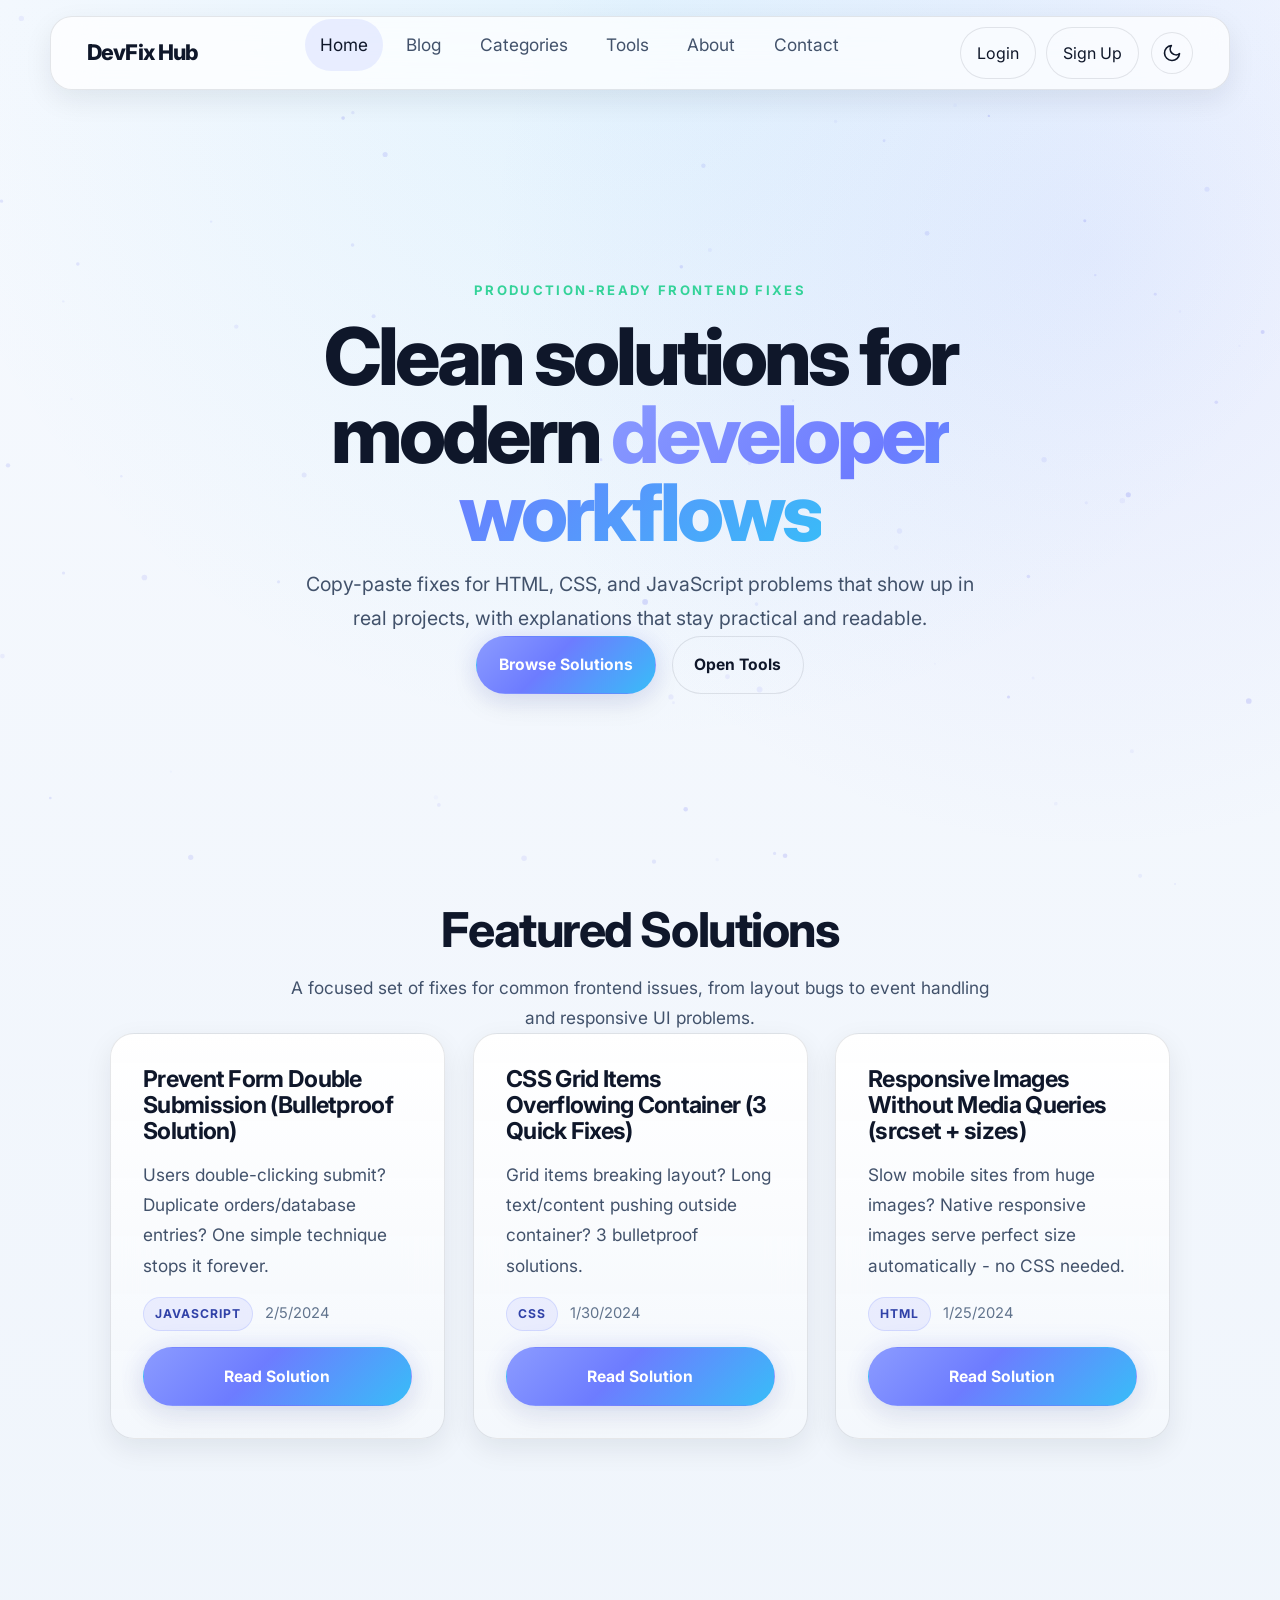
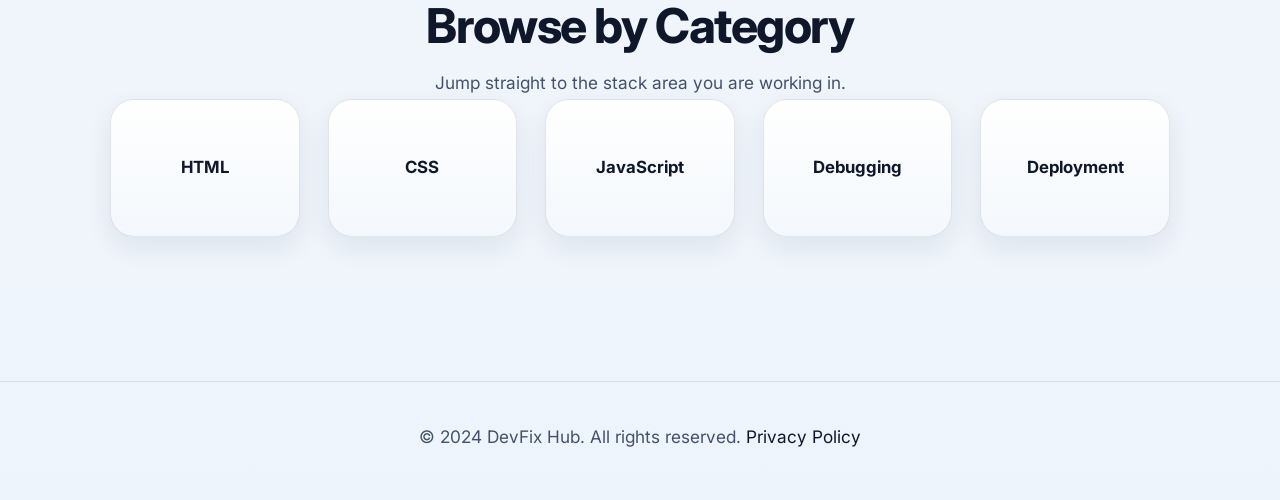
==== index.html @ 2e703c31 "Update index.html" ====
<!DOCTYPE html>
<html lang="en">
<head>
  <meta charset="UTF-8">
  <meta name="viewport" content="width=device-width, initial-scale=1.0">
  <title>DevFix Hub - Practical Frontend Fixes</title>
  <meta name="description" content="Real solutions for HTML, CSS, and JavaScript issues. Production-ready fixes for modern frontend work.">
  <meta name="keywords" content="web development, HTML, CSS, JavaScript, debugging, fixes">
  <meta property="og:title" content="DevFix Hub - Practical Frontend Fixes">
  <meta property="og:description" content="Real solutions for HTML, CSS, and JavaScript issues.">
  <meta property="og:type" content="website">
  <script async src="https://www.googletagmanager.com/gtag/js?id=G-EYEEED8KPY"></script>
  <script>
    window.dataLayer = window.dataLayer || [];
    function gtag(){dataLayer.push(arguments);}
    gtag('js', new Date());
    gtag('config', 'G-EYEEED8KPY');
  </script>
  <link rel="preconnect" href="https://fonts.googleapis.com">
  <link rel="preconnect" href="https://fonts.gstatic.com" crossorigin>
  <link href="https://fonts.googleapis.com/css2?family=Inter:wght@400;500;600;700;800&display=swap" rel="stylesheet">
  <link rel="stylesheet" href="assets/css/base.css">
  <link rel="stylesheet" href="assets/css/layout.css">
  <link rel="stylesheet" href="assets/css/components.css">
  <script async src="https://pagead2.googlesyndication.com/pagead/js/adsbygoogle.js?client=ca-pub-3117782418980939"
     crossorigin="anonymous"></script>
<!-- Google tag (gtag.js) -->
<script async src="https://www.googletagmanager.com/gtag/js?id=G-J6BZ051B5F"></script>
<script>
  window.dataLayer = window.dataLayer || [];
  function gtag(){dataLayer.push(arguments);}
  gtag('js', new Date());

  gtag('config', 'G-J6BZ051B5F');
</script>
</head>
<body>
  <canvas id="particles-bg"></canvas>

  <nav class="navbar" id="navbar">
    <div class="container">
      <a href="index.html" class="logo">DevFix Hub</a>
      <ul class="nav-menu">
        <li><a href="index.html">Home</a></li>
        <li><a href="blog.html">Blog</a></li>
        <li><a href="categories.html">Categories</a></li>
        <li><a href="tools.html">Tools</a></li>
        <li><a href="about.html">About</a></li>
        <li><a href="contact.html">Contact</a></li>
      </ul>
      <div class="nav-actions">
        <button class="theme-toggle" aria-label="Toggle theme">
          <svg class="icon-sun" xmlns="http://www.w3.org/2000/svg" width="20" height="20" viewBox="0 0 24 24" fill="none" stroke="currentColor" stroke-width="2" stroke-linecap="round" stroke-linejoin="round"><circle cx="12" cy="12" r="5"></circle><line x1="12" y1="1" x2="12" y2="3"></line><line x1="12" y1="21" x2="12" y2="23"></line><line x1="4.22" y1="4.22" x2="5.64" y2="5.64"></line><line x1="18.36" y1="18.36" x2="19.78" y2="19.78"></line><line x1="1" y1="12" x2="3" y2="12"></line><line x1="21" y1="12" x2="23" y2="12"></line><line x1="4.22" y1="19.78" x2="5.64" y2="18.36"></line><line x1="18.36" y1="5.64" x2="19.78" y2="4.22"></line></svg>
          <svg class="icon-moon" xmlns="http://www.w3.org/2000/svg" width="20" height="20" viewBox="0 0 24 24" fill="none" stroke="currentColor" stroke-width="2" stroke-linecap="round" stroke-linejoin="round"><path d="M21 12.79A9 9 0 1 1 11.21 3 7 7 0 0 0 21 12.79z"></path></svg>
        </button>
        <button class="hamburger" id="hamburger" aria-label="Open menu">
          <span></span>
          <span></span>
          <span></span>
        </button>
      </div>
    </div>
  </nav>

  <main>
    <section class="hero">
      <div class="container">
        <div class="hero-surface">
          <span class="eyebrow">Production-ready frontend fixes</span>
          <h1 class="hero-title">
            <span class="hero-title-line">Clean solutions for</span>
            <span class="hero-title-line">modern <span class="gradient-text">developer workflows</span></span>
          </h1>
          <p>Copy-paste fixes for HTML, CSS, and JavaScript problems that show up in real projects, with explanations that stay practical and readable.</p>
          <div class="hero-actions">
            <a href="blog.html" class="cta-button">Browse Solutions</a>
            <a href="tools.html" class="secondary-button">Open Tools</a>
          </div>
        </div>
      </div>
    </section>

    <section class="page-section">
      <div class="container page-shell">
        <h2 class="section-title">Featured Solutions</h2>
        <p class="section-copy">A focused set of fixes for common frontend issues, from layout bugs to event handling and responsive UI problems.</p>
        <div class="posts-grid" id="featured-posts"></div>
      </div>
    </section>

    <section class="page-section">
      <div class="container page-shell">
        <h2 class="section-title">Browse by Category</h2>
        <p class="section-copy">Jump straight to the stack area you are working in.</p>
        <div class="categories-grid">
          <a href="blog.html?category=html" class="category-card" data-category="html">HTML</a>
          <a href="blog.html?category=css" class="category-card" data-category="css">CSS</a>
          <a href="blog.html?category=javascript" class="category-card" data-category="javascript">JavaScript</a>
          <a href="blog.html?category=debugging" class="category-card" data-category="debugging">Debugging</a>
          <a href="blog.html?category=deployment" class="category-card" data-category="deployment">Deployment</a>
        </div>
      </div>
    </section>
  </main>

  <footer class="footer">
    <div class="container">
      <p>&copy; 2024 DevFix Hub. All rights reserved. <a href="privacy.html">Privacy Policy</a></p>
    </div>
  </footer>

  <script src="assets/js/particles.js" defer></script>
  <script src="assets/js/scroll-reveal.js" defer></script>
  <script src="assets/js/app.js" defer></script>
  <script src="assets/js/auth.js" defer></script>
  <script src="assets/js/search.js" defer></script>
</body>
</html>
---- assets/css/base.css ----
/* Base Styles */
*,
*::before,
*::after {
  box-sizing: border-box;
}

:root {
  color-scheme: dark;

  --font-sans: "Inter", "Segoe UI", Roboto, sans-serif;
  --font-mono: "SFMono-Regular", Consolas, "Liberation Mono", Menlo, monospace;

  --primary: #7c8cff;
  --primary-strong: #5d6bff;
  --accent: #34d399;
  --accent-warm: #f59e0b;
  --primary-gradient: linear-gradient(135deg, #8b9bff 0%, #6d7cff 42%, #38bdf8 100%);
  --surface-gradient: linear-gradient(180deg, rgba(17, 24, 39, 0.88), rgba(15, 23, 42, 0.72));

  --bg-primary: #08111f;
  --bg-secondary: #0f172a;
  --bg-tertiary: #111c32;
  --surface: rgba(15, 23, 42, 0.72);
  --surface-strong: rgba(15, 23, 42, 0.92);

  --text-primary: #f8fafc;
  --text-secondary: #c3d0e4;
  --text-muted: #8fa1bc;

  --border-color: rgba(148, 163, 184, 0.18);
  --border-strong: rgba(148, 163, 184, 0.28);
  --shadow-sm: 0 10px 30px rgba(2, 6, 23, 0.16);
  --shadow-md: 0 18px 50px rgba(2, 6, 23, 0.22);
  --shadow-lg: 0 24px 70px rgba(2, 6, 23, 0.34);
  --shadow-glow: 0 0 30px rgba(124, 140, 255, 0.18);

  --radius-sm: 10px;
  --radius: 18px;
  --radius-lg: 28px;

  --transition-fast: 180ms ease;
  --transition: 280ms cubic-bezier(0.16, 1, 0.3, 1);
  --transition-slow: 600ms cubic-bezier(0.16, 1, 0.3, 1);

  /* Compatibility aliases used by existing markup */
  --primary-color: var(--primary);
  --primary-dark: var(--primary-strong);
  --shadow-light: var(--shadow-sm);
  --shadow: var(--shadow-md);
}

:root[data-theme="light"] {
  color-scheme: light;
  --bg-primary: #f3f7fd;
  --bg-secondary: #ffffff;
  --bg-tertiary: #e8eef8;
  --surface: rgba(255, 255, 255, 0.82);
  --surface-strong: rgba(255, 255, 255, 0.94);
  --text-primary: #0f172a;
  --text-secondary: #42526b;
  --text-muted: #61748d;
  --border-color: rgba(15, 23, 42, 0.1);
  --border-strong: rgba(15, 23, 42, 0.16);
  --shadow-sm: 0 10px 28px rgba(15, 23, 42, 0.08);
  --shadow-md: 0 18px 45px rgba(15, 23, 42, 0.1);
  --shadow-lg: 0 24px 70px rgba(15, 23, 42, 0.14);
  --shadow-glow: 0 0 26px rgba(93, 107, 255, 0.14);
}

html {
  scroll-behavior: smooth;
  scroll-padding-top: 110px;
}

body {
  margin: 0;
  min-width: 320px;
  font-family: var(--font-sans);
  line-height: 1.75;
  color: var(--text-primary);
  background:
    radial-gradient(circle at top, rgba(56, 189, 248, 0.12), transparent 34%),
    radial-gradient(circle at 85% 12%, rgba(124, 140, 255, 0.18), transparent 28%),
    linear-gradient(180deg, #08111f 0%, #091322 100%);
  background-color: var(--bg-primary);
  overflow-x: hidden;
}

:root[data-theme="light"] body {
  background:
    radial-gradient(circle at top, rgba(56, 189, 248, 0.1), transparent 34%),
    radial-gradient(circle at 85% 12%, rgba(124, 140, 255, 0.12), transparent 28%),
    linear-gradient(180deg, #f6f9fe 0%, #eef4fb 100%);
}

img,
svg,
video,
canvas {
  display: block;
  max-width: 100%;
}

button,
input,
textarea,
select {
  font: inherit;
}

button {
  cursor: pointer;
}

a {
  color: inherit;
}

::selection {
  background: rgba(124, 140, 255, 0.28);
}

#particles-bg,
.particles-bg {
  position: fixed;
  inset: 0;
  width: 100%;
  height: 100%;
  z-index: -1;
  pointer-events: none;
}

.particles-bg {
  background:
    radial-gradient(circle at 15% 50%, rgba(124, 140, 255, 0.12) 0%, transparent 34%),
    radial-gradient(circle at 85% 25%, rgba(52, 211, 153, 0.08) 0%, transparent 28%);
  animation: ambientDrift 18s ease-in-out infinite alternate;
}

.container {
  width: min(1200px, calc(100% - 2rem));
  margin: 0 auto;
}

main {
  padding-bottom: 4rem;
}

h1,
h2,
h3,
h4 {
  margin: 0 0 1rem;
  letter-spacing: -0.03em;
  line-height: 1.12;
  color: var(--text-primary);
}

h1 {
  font-size: clamp(2.6rem, 7vw, 4.8rem);
  font-weight: 800;
}

h2 {
  font-size: clamp(1.8rem, 4vw, 3rem);
  font-weight: 750;
}

h3 {
  font-size: clamp(1.2rem, 2.6vw, 1.7rem);
  font-weight: 700;
}

p,
li,
label,
input,
textarea {
  color: var(--text-secondary);
}

p,
li {
  margin: 0 0 1rem;
  font-size: clamp(1rem, 1.4vw, 1.08rem);
}

ul,
ol {
  margin: 0 0 1.25rem;
  padding-left: 1.3rem;
}

strong {
  color: var(--text-primary);
}

code,
pre {
  font-family: var(--font-mono);
}

pre {
  max-width: 100%;
  overflow-x: auto;
}

input,
textarea,
select {
  width: 100%;
  border: 1px solid var(--border-color);
  border-radius: 14px;
  background: rgba(8, 17, 31, 0.36);
  color: var(--text-primary);
  transition: border-color var(--transition-fast), box-shadow var(--transition-fast), background var(--transition-fast);
}

input[type="checkbox"],
input[type="radio"] {
  width: auto;
  min-height: auto;
}

:root[data-theme="light"] input,
:root[data-theme="light"] textarea,
:root[data-theme="light"] select {
  background: rgba(255, 255, 255, 0.9);
}

input:focus,
textarea:focus,
select:focus {
  outline: none;
  border-color: rgba(124, 140, 255, 0.9);
  box-shadow: 0 0 0 4px rgba(124, 140, 255, 0.14);
}

.gradient-text,
.text-gradient {
  background: var(--primary-gradient);
  -webkit-background-clip: text;
  -webkit-text-fill-color: transparent;
  background-clip: text;
  color: transparent;
}

.section-title {
  margin-bottom: 1rem;
  text-align: center;
}

.section-copy {
  max-width: 700px;
  margin: 0 auto;
  text-align: center;
  color: var(--text-secondary);
}

.eyebrow {
  display: inline-flex;
  align-items: center;
  gap: 0.5rem;
  margin-bottom: 1rem;
  font-size: 0.82rem;
  font-weight: 700;
  letter-spacing: 0.18em;
  text-transform: uppercase;
  color: var(--accent);
}

.sr-only {
  position: absolute;
  width: 1px;
  height: 1px;
  padding: 0;
  margin: -1px;
  overflow: hidden;
  clip: rect(0, 0, 0, 0);
  white-space: nowrap;
  border: 0;
}

.fade-in {
  opacity: 0;
  transform: translateY(22px);
  transition: opacity var(--transition-slow), transform var(--transition-slow);
  will-change: opacity, transform;
}

.fade-in.visible,
.reveal-item.visible {
  opacity: 1;
  transform: translateY(0);
}

.reveal-item {
  opacity: 0;
  transform: translateY(28px);
  transition: opacity var(--transition-slow), transform var(--transition-slow);
}

@keyframes ambientDrift {
  0% {
    transform: translate3d(0, 0, 0) scale(1);
    opacity: 0.65;
  }
  100% {
    transform: translate3d(0, 12px, 0) scale(1.06);
    opacity: 1;
  }
}

@media (prefers-reduced-motion: reduce) {
  html {
    scroll-behavior: auto;
  }

  *,
  *::before,
  *::after {
    animation: none !important;
    transition: none !important;
  }
}
---- assets/css/layout.css ----
/* Layout Styles */

.navbar {
  position: sticky;
  top: 1rem;
  z-index: 1000;
  width: min(1180px, calc(100% - 2rem));
  margin: 1rem auto 0;
  border: 1px solid var(--border-color);
  border-radius: 22px;
  background: rgba(8, 17, 31, 0.7);
  backdrop-filter: blur(20px);
  -webkit-backdrop-filter: blur(20px);
  box-shadow: var(--shadow-sm);
  transition: transform var(--transition), background var(--transition), border-color var(--transition), box-shadow var(--transition);
}

:root[data-theme="light"] .navbar {
  background: rgba(255, 255, 255, 0.74);
}

.navbar.scrolled {
  background: rgba(8, 17, 31, 0.88);
  border-color: var(--border-strong);
  box-shadow: var(--shadow-md);
}

.navbar .container {
  display: flex;
  align-items: center;
  justify-content: space-between;
  gap: 1.25rem;
  min-height: 72px;
  padding: 0 1.25rem;
}

.logo {
  flex: none;
  font-size: 1.35rem;
  font-weight: 800;
  letter-spacing: -0.04em;
  text-decoration: none;
  color: var(--text-primary);
}

.nav-menu {
  display: flex;
  flex-wrap: wrap;
  align-items: center;
  justify-content: center;
  gap: 0.5rem;
  margin: 0;
  padding: 0;
  list-style: none;
}

.nav-menu a {
  display: inline-flex;
  align-items: center;
  min-height: 42px;
  padding: 0.65rem 0.95rem;
  border-radius: 999px;
  color: var(--text-secondary);
  text-decoration: none;
  transition: color var(--transition-fast), background var(--transition-fast), transform var(--transition-fast);
}

.nav-menu a:hover,
.nav-menu a.active {
  color: var(--text-primary);
  background: rgba(124, 140, 255, 0.14);
}

.nav-actions {
  display: flex;
  align-items: center;
  gap: 0.75rem;
}

.theme-toggle {
  display: inline-flex;
  align-items: center;
  justify-content: center;
  width: 42px;
  height: 42px;
  padding: 0;
  border: 1px solid var(--border-color);
  border-radius: 999px;
  background: rgba(255, 255, 255, 0.03);
  color: var(--text-primary);
  transition: transform var(--transition-fast), background var(--transition-fast), border-color var(--transition-fast);
}

.theme-toggle:hover {
  transform: translateY(-1px);
  background: rgba(124, 140, 255, 0.12);
  border-color: rgba(124, 140, 255, 0.26);
}

[data-theme="light"] .icon-sun {
  display: none;
}

:root:not([data-theme="light"]) .icon-moon {
  display: none;
}

.hamburger {
  display: none;
  width: 42px;
  height: 42px;
  padding: 0;
  border: 1px solid var(--border-color);
  border-radius: 999px;
  background: rgba(255, 255, 255, 0.03);
  align-items: center;
  justify-content: center;
  flex-direction: column;
  gap: 4px;
}

.hamburger span {
  width: 18px;
  height: 2px;
  border-radius: 999px;
  background: var(--text-primary);
  transition: transform var(--transition-fast), opacity var(--transition-fast);
}

.hamburger.active span:nth-child(1) {
  transform: translateY(6px) rotate(45deg);
}

.hamburger.active span:nth-child(2) {
  opacity: 0;
}

.hamburger.active span:nth-child(3) {
  transform: translateY(-6px) rotate(-45deg);
}

.hero,
.page-hero {
  padding: clamp(5rem, 11vw, 8.5rem) 0 clamp(3rem, 7vw, 5rem);
}

.hero .container,
.page-hero .container {
  display: grid;
  gap: 1.5rem;
  justify-items: center;
  text-align: center;
}

.hero h1,
.page-hero h1 {
  max-width: 12ch;
  margin-inline: auto;
  text-wrap: balance;
}

.hero p,
.page-hero p {
  max-width: 700px;
  margin-inline: auto;
  margin-bottom: 0;
  font-size: clamp(1.05rem, 2vw, 1.22rem);
  text-align: center;
}

.hero-actions {
  display: flex;
  flex-wrap: wrap;
  justify-content: center;
  gap: 1rem;
}

.hero-surface {
  width: min(100%, 980px);
  padding: clamp(1.75rem, 5vw, 3rem);
  border: 1px solid var(--border-color);
  border-radius: var(--radius-lg);
  background: var(--surface-gradient);
  box-shadow: var(--shadow-lg);
}

.hero-title {
  font-size: clamp(2.85rem, 6.2vw, 5.4rem);
  line-height: 0.98;
  letter-spacing: -0.05em;
  max-width: 11ch;
}

.hero-title-line {
  display: block;
}

.hero .hero-surface {
  width: min(100%, 1120px);
  padding-inline: clamp(1.5rem, 5vw, 3.25rem);
  background: transparent;
  border-color: transparent;
  box-shadow: none;
}

.page-section {
  padding: clamp(2.75rem, 7vw, 5rem) 0;
}

.page-shell {
  width: min(100%, 1060px);
  margin: 0 auto;
}

.content-shell {
  width: min(100%, 920px);
  margin: 0 auto;
}

.grid-2 {
  display: grid;
  grid-template-columns: repeat(2, minmax(0, 1fr));
  gap: clamp(1rem, 3vw, 1.5rem);
}

.posts-grid,
.categories-grid,
.categories-grid-large,
.tools-grid,
.info-grid {
  display: grid;
  gap: clamp(1rem, 2.5vw, 1.75rem);
}

.posts-grid {
  grid-template-columns: repeat(auto-fit, minmax(min(100%, 290px), 1fr));
}

.categories-grid {
  grid-template-columns: repeat(auto-fit, minmax(min(100%, 180px), 1fr));
}

.categories-grid-large,
.tools-grid,
.info-grid {
  grid-template-columns: repeat(auto-fit, minmax(min(100%, 280px), 1fr));
}

.footer {
  padding: 2.5rem 0 3rem;
  border-top: 1px solid var(--border-color);
  color: var(--text-muted);
}

.footer .container {
  display: flex;
  justify-content: center;
  text-align: center;
}

.footer p {
  margin: 0;
}

.footer a {
  color: var(--text-primary);
  text-decoration: none;
}

.footer a:hover {
  color: var(--primary);
}

@media (max-width: 900px) {
  .navbar .container {
    min-height: 68px;
  }

  .nav-menu {
    gap: 0.25rem;
  }
}

@media (max-width: 768px) {
  .navbar {
    top: 0;
    width: 100%;
    margin: 0;
    border-left: 0;
    border-right: 0;
    border-top: 0;
    border-radius: 0;
  }

  .navbar .container {
    padding: 0 1rem;
  }

  .hamburger {
    display: inline-flex;
  }

  .nav-menu {
    position: fixed;
    inset: 68px 0 auto 0;
    flex-direction: column;
    align-items: stretch;
    gap: 0.5rem;
    padding: 1rem;
    background: rgba(8, 17, 31, 0.96);
    border-bottom: 1px solid var(--border-color);
    transform: translateY(-12px);
    opacity: 0;
    pointer-events: none;
    transition: opacity var(--transition-fast), transform var(--transition-fast);
  }

  :root[data-theme="light"] .nav-menu {
    background: rgba(255, 255, 255, 0.96);
  }

  .nav-menu.active {
    transform: translateY(0);
    opacity: 1;
    pointer-events: auto;
  }

  .nav-menu a {
    width: 100%;
    justify-content: center;
  }

  .hero,
  .page-hero {
    padding-top: 5.25rem;
  }

  .hero-title {
    font-size: clamp(2.45rem, 11vw, 4rem);
    line-height: 1.02;
    max-width: 9.5ch;
  }

  .hero .hero-surface {
    padding-inline: 0.25rem;
  }

  .grid-2 {
    grid-template-columns: 1fr;
  }
}
---- assets/css/components.css ----
/* Components */

.cta-button,
.secondary-button,
.ghost-button,
.tool-button {
  display: inline-flex;
  align-items: center;
  justify-content: center;
  gap: 0.55rem;
  min-height: 48px;
  padding: 0.9rem 1.35rem;
  border: 1px solid transparent;
  border-radius: 999px;
  font-size: 0.98rem;
  font-weight: 700;
  text-decoration: none;
  transition: transform var(--transition-fast), box-shadow var(--transition-fast), border-color var(--transition-fast), background var(--transition-fast), color var(--transition-fast);
}

.cta-button {
  background: var(--primary-gradient);
  color: #fff;
  box-shadow: var(--shadow-sm), var(--shadow-glow);
}

.cta-button:hover,
.tool-button:hover {
  transform: translateY(-2px);
  box-shadow: var(--shadow-md), var(--shadow-glow);
}

.secondary-button,
.tool-button,
.ghost-button {
  background: rgba(255, 255, 255, 0.04);
  color: var(--text-primary);
  border-color: var(--border-color);
}

.secondary-button:hover,
.ghost-button:hover {
  transform: translateY(-2px);
  background: rgba(124, 140, 255, 0.1);
  border-color: rgba(124, 140, 255, 0.28);
}

.section-card,
.post-card,
.category-card,
.category-large-card,
.tool-card,
.sidebar-card,
.content-card,
.panel-card,
.contact-card,
.info-card,
.form-card {
  position: relative;
  border: 1px solid var(--border-color);
  border-radius: 24px;
  background: var(--surface-gradient);
  box-shadow: var(--shadow-sm);
  backdrop-filter: blur(18px);
  -webkit-backdrop-filter: blur(18px);
}

:root[data-theme="light"] .section-card,
:root[data-theme="light"] .post-card,
:root[data-theme="light"] .category-card,
:root[data-theme="light"] .category-large-card,
:root[data-theme="light"] .tool-card,
:root[data-theme="light"] .sidebar-card,
:root[data-theme="light"] .content-card,
:root[data-theme="light"] .panel-card,
:root[data-theme="light"] .contact-card,
:root[data-theme="light"] .info-card,
:root[data-theme="light"] .form-card {
  background: linear-gradient(180deg, rgba(255, 255, 255, 0.95), rgba(244, 247, 252, 0.92));
}

.post-card,
.category-large-card,
.tool-card,
.content-card,
.panel-card,
.form-card {
  padding: clamp(1.35rem, 3vw, 2rem);
}

.section-card {
  padding: clamp(1.5rem, 4vw, 2.4rem);
}

.post-card {
  display: flex;
  flex-direction: column;
  gap: 1rem;
  height: 100%;
  overflow: hidden;
  animation: cardRise 0.65s cubic-bezier(0.16, 1, 0.3, 1) backwards;
}

.post-card .cta-button {
  margin-top: auto;
}

.post-card:hover,
.category-card:hover,
.category-large-card:hover,
.tool-card:hover,
.content-card:hover,
.info-card:hover {
  transform: translateY(-4px);
  border-color: rgba(124, 140, 255, 0.3);
  box-shadow: var(--shadow-md);
}

.post-card h3 {
  margin-bottom: 0;
  font-size: clamp(1.2rem, 2vw, 1.45rem);
}

.post-card .excerpt {
  flex: 1;
  margin-bottom: 0;
}

.meta {
  display: flex;
  flex-wrap: wrap;
  align-items: center;
  gap: 0.75rem;
  color: var(--text-muted);
  font-size: 0.92rem;
}

.category-tag {
  display: inline-flex;
  align-items: center;
  min-height: 30px;
  padding: 0.35rem 0.7rem;
  border: 1px solid rgba(124, 140, 255, 0.22);
  border-radius: 999px;
  background: rgba(124, 140, 255, 0.12);
  color: #dbe4ff;
  font-size: 0.76rem;
  font-weight: 700;
  letter-spacing: 0.08em;
  text-transform: uppercase;
}

:root[data-theme="light"] .category-tag {
  color: #3142a8;
}

.search-container {
  width: min(100%, 720px);
}

.blog-hero-tools {
  width: min(100%, 760px);
  display: grid;
  gap: 1rem;
  margin: 0.5rem auto 0;
}

#search-input,
.tool-input,
.form-control {
  padding: 1rem 1.05rem;
  min-height: 52px;
}

.search-container .search-shell {
  display: flex;
  align-items: center;
  gap: 0.75rem;
  padding: 0.55rem;
  border: 1px solid var(--border-color);
  border-radius: 22px;
  background: rgba(8, 17, 31, 0.45);
  box-shadow: var(--shadow-sm);
}

.blog-hero-tools .search-shell {
  width: 100%;
}

:root[data-theme="light"] .search-container .search-shell {
  background: rgba(255, 255, 255, 0.9);
}

.search-container #search-input {
  border: 0;
  background: transparent;
  box-shadow: none;
  padding: 0.8rem 1rem;
}

.filters {
  display: flex;
  flex-wrap: wrap;
  justify-content: center;
  gap: 0.75rem;
  margin-bottom: 2rem;
}

.filter-btn {
  min-height: 42px;
  padding: 0.7rem 1rem;
  border: 1px solid var(--border-color);
  border-radius: 999px;
  background: rgba(255, 255, 255, 0.03);
  color: var(--text-secondary);
  font-weight: 600;
  transition: transform var(--transition-fast), background var(--transition-fast), border-color var(--transition-fast), color var(--transition-fast);
}

.filter-btn:hover,
.filter-btn.active {
  background: rgba(124, 140, 255, 0.14);
  border-color: rgba(124, 140, 255, 0.28);
  color: var(--text-primary);
}

.category-card {
  display: flex;
  align-items: center;
  justify-content: center;
  min-height: 138px;
  padding: 1.25rem;
  text-align: center;
  text-decoration: none;
  font-size: 1.05rem;
  font-weight: 700;
}

.category-large-card {
  display: flex;
  flex-direction: column;
  gap: 1rem;
  align-items: flex-start;
  text-align: left;
  text-decoration: none;
  height: 100%;
}

.category-large-card h2 {
  margin-bottom: 0;
  font-size: clamp(1.55rem, 3vw, 2rem);
}

.category-large-card p {
  margin-bottom: auto;
}

.category-icon {
  display: inline-flex;
  align-items: center;
  justify-content: center;
  width: 3.2rem;
  height: 3.2rem;
  border-radius: 18px;
  font-size: 1.5rem;
  background: rgba(124, 140, 255, 0.12);
  color: var(--text-primary);
}

.count {
  color: var(--text-primary);
  font-weight: 700;
}

.page-stack {
  display: grid;
  gap: 1.5rem;
}

.content-card {
  width: min(100%, 900px);
  margin: 0 auto;
}

.content-card.prose,
.legal-card,
.about-card,
.contact-layout,
.tools-layout {
  width: min(100%, 920px);
  margin: 0 auto;
}

.prose p,
.prose li {
  line-height: 1.85;
}

.prose h2 {
  margin-top: 2rem;
}

.prose a {
  color: var(--text-primary);
  text-underline-offset: 0.2em;
}

.callout {
  padding: 1.25rem 1.35rem;
  border-left: 3px solid var(--primary);
  border-radius: 0 18px 18px 0;
  background: rgba(124, 140, 255, 0.08);
}

.check-list {
  list-style: none;
  padding: 0;
}

.check-list li {
  position: relative;
  padding-left: 1.6rem;
}

.check-list li::before {
  content: "";
  position: absolute;
  left: 0;
  top: 0.75rem;
  width: 0.65rem;
  height: 0.65rem;
  border-radius: 999px;
  background: linear-gradient(135deg, var(--accent), #38bdf8);
}

.info-grid {
  align-items: stretch;
}

.info-card,
.contact-card {
  padding: 1.35rem;
}

.info-card h3,
.contact-card h3 {
  margin-bottom: 0.5rem;
}

.form-card {
  display: grid;
  gap: 1rem;
}

.auth-shell {
  display: grid;
  grid-template-columns: minmax(0, 1.05fr) minmax(340px, 0.95fr);
  gap: clamp(1.5rem, 4vw, 2rem);
  align-items: stretch;
  text-align: left;
}

.auth-panel {
  min-width: 0;
}

.auth-copy {
  display: grid;
  align-content: center;
  gap: 1.25rem;
}

.auth-copy h1,
.auth-copy p,
.auth-card h2 {
  max-width: none;
}

.auth-copy p,
.auth-card p {
  margin-bottom: 0;
}

.auth-highlights,
.auth-benefits {
  display: grid;
  gap: 1rem;
}

.auth-card {
  align-content: start;
}

.auth-form {
  display: grid;
  gap: 1rem;
}

.auth-note,
.auth-status {
  color: var(--text-muted);
}

.auth-status {
  min-height: 1.5rem;
  margin: 0;
}

.auth-status.is-success {
  color: #86efac;
}

.auth-status.is-error {
  color: #fca5a5;
}

.password-field {
  position: relative;
}

.password-field .form-control {
  padding-right: 5.4rem;
}

.password-toggle {
  position: absolute;
  top: 50%;
  right: 0.55rem;
  transform: translateY(-50%);
  min-width: 4.1rem;
  min-height: 40px;
  padding: 0.45rem 0.8rem;
  border: 1px solid var(--border-color);
  border-radius: 999px;
  background: rgba(255, 255, 255, 0.05);
  color: var(--text-primary);
}

.auth-row,
.checkbox-label {
  display: flex;
  gap: 0.75rem;
  align-items: center;
  justify-content: space-between;
}

.checkbox-label {
  justify-content: flex-start;
}

.inline-link {
  color: var(--text-primary);
  text-underline-offset: 0.2em;
}

.nav-account {
  display: inline-flex;
  align-items: center;
  gap: 0.6rem;
}

.nav-auth-link,
.nav-auth-button {
  display: inline-flex;
  align-items: center;
  justify-content: center;
  min-height: 42px;
  padding: 0.7rem 1rem;
  border-radius: 999px;
  border: 1px solid var(--border-color);
  text-decoration: none;
  color: var(--text-primary);
  background: rgba(255, 255, 255, 0.04);
  transition: transform var(--transition-fast), background var(--transition-fast), border-color var(--transition-fast);
}

.nav-auth-button {
  font: inherit;
}

.nav-auth-link:hover,
.nav-auth-button:hover {
  transform: translateY(-1px);
  background: rgba(124, 140, 255, 0.12);
  border-color: rgba(124, 140, 255, 0.28);
}

.form-row {
  display: grid;
  gap: 1rem;
  grid-template-columns: repeat(2, minmax(0, 1fr));
}

.form-field {
  display: grid;
  gap: 0.45rem;
}

.form-field label {
  font-size: 0.95rem;
  font-weight: 600;
  color: var(--text-primary);
}

textarea.form-control,
.tool-input {
  min-height: 160px;
  resize: vertical;
}

.tools-grid {
  align-items: start;
}

.tool-card {
  display: grid;
  gap: 1rem;
}

.tool-card .meta-row,
.inline-controls {
  display: flex;
  flex-wrap: wrap;
  gap: 0.75rem;
  align-items: center;
}

.inline-controls label {
  display: inline-flex;
  align-items: center;
  gap: 0.45rem;
}

.tool-output {
  min-height: 120px;
  padding: 1rem;
  border: 1px solid var(--border-color);
  border-radius: 18px;
  background: rgba(8, 17, 31, 0.42);
  color: var(--text-primary);
  font-family: var(--font-mono);
  overflow-wrap: anywhere;
}

.pill-link {
  display: inline-flex;
  align-items: center;
  gap: 0.45rem;
  padding: 0.6rem 0.95rem;
  border: 1px solid var(--border-color);
  border-radius: 999px;
  text-decoration: none;
  color: var(--text-primary);
}

/* Single post */
.single-post {
  padding: clamp(2.5rem, 6vw, 4.5rem) 0 clamp(4rem, 8vw, 6rem);
}

.single-post .container {
  max-width: min(1280px, 100%);
}

.post-layout {
  display: grid;
  grid-template-columns: minmax(0, 1fr);
  gap: clamp(1.5rem, 3vw, 2.5rem);
  align-items: start;
}

.post-card-shell {
  max-width: 900px;
  width: 100%;
  margin: 0 auto;
  border: 1px solid var(--border-color);
  border-radius: 28px;
  background: var(--surface-gradient);
  box-shadow: var(--shadow-lg);
  overflow: hidden;
  animation: cardRise 0.7s cubic-bezier(0.16, 1, 0.3, 1) both;
}

:root[data-theme="light"] .post-card-shell,
:root[data-theme="light"] .sidebar-card {
  background: linear-gradient(180deg, rgba(255, 255, 255, 0.95), rgba(244, 247, 252, 0.92));
}

.post-content {
  padding: clamp(1.5rem, 5vw, 3.5rem);
}

.post-content a {
  color: var(--text-primary);
  text-underline-offset: 0.18em;
}

.post-hero {
  padding-bottom: clamp(1.5rem, 3vw, 2rem);
  margin-bottom: clamp(2rem, 4vw, 2.75rem);
  border-bottom: 1px solid var(--border-color);
}

.post-eyebrow {
  display: flex;
  flex-wrap: wrap;
  gap: 0.75rem;
  margin-bottom: 1rem;
}

.post-content h1 {
  font-size: clamp(2.3rem, 5vw, 4rem);
  line-height: 1.05;
  margin-bottom: 1rem;
}

.post-content .meta {
  margin-bottom: 1rem;
}

.meta-separator {
  width: 4px;
  height: 4px;
  border-radius: 999px;
  background: var(--text-muted);
}

.post-lead {
  max-width: 65ch;
  font-size: clamp(1.05rem, 2vw, 1.2rem);
  line-height: 1.85;
  margin-bottom: 0;
}

.post-content > *:not(.post-hero):not(.post-footer) {
  max-width: 68ch;
  margin-left: auto;
  margin-right: auto;
}

.post-content > p,
.post-content > ul,
.post-content > ol,
.post-content > pre,
.post-content > blockquote {
  margin-bottom: 1.5rem;
}

.article-section {
  position: relative;
  max-width: 72ch;
  margin: clamp(2.2rem, 4vw, 3rem) auto 0;
  padding: clamp(1rem, 2.4vw, 1.4rem) 0 0 clamp(1rem, 2vw, 1.25rem);
}

.article-section::before {
  content: "";
  position: absolute;
  left: 0;
  top: 0.25rem;
  bottom: 0.25rem;
  width: 3px;
  border-radius: 999px;
  background: linear-gradient(180deg, rgba(124, 140, 255, 0.95), rgba(56, 189, 248, 0.85));
}

.article-section > h2 {
  font-size: clamp(1.5rem, 3vw, 2rem);
  margin-bottom: 1rem;
}

.article-section-problem > h2,
.article-section-cause > h2,
.article-section-solution > h2 {
  display: inline-flex;
  align-items: center;
  gap: 0.65rem;
}

.article-section-problem > h2::before,
.article-section-cause > h2::before,
.article-section-solution > h2::before {
  display: inline-flex;
  align-items: center;
  justify-content: center;
  width: 1.9rem;
  height: 1.9rem;
  border-radius: 999px;
  font-size: 0.82rem;
  font-weight: 700;
  color: #fff;
}

.article-section-problem > h2::before {
  content: "01";
  background: linear-gradient(135deg, #ef4444, #f97316);
}

.article-section-cause > h2::before {
  content: "02";
  background: linear-gradient(135deg, #f59e0b, #eab308);
}

.article-section-solution > h2::before {
  content: "03";
  background: linear-gradient(135deg, #22c55e, #14b8a6);
}

.post-content pre,
.prose pre {
  margin: 1.75rem auto;
  padding: 1.25rem 1.35rem;
  border: 1px solid var(--border-color);
  border-radius: 20px;
  background: linear-gradient(180deg, rgba(15, 23, 42, 0.96), rgba(2, 6, 23, 0.98));
  box-shadow: inset 0 1px 0 rgba(255, 255, 255, 0.04);
}

.post-content pre code,
.prose pre code {
  display: block;
  color: #c4f1ff;
  background: transparent;
  padding: 0;
  font-size: 0.95rem;
  line-height: 1.75;
}

.post-content :not(pre) > code,
.prose :not(pre) > code {
  padding: 0.18rem 0.45rem;
  border: 1px solid rgba(124, 140, 255, 0.18);
  border-radius: 8px;
  background: rgba(124, 140, 255, 0.12);
  color: #dbeafe;
  font-size: 0.92em;
}

:root[data-theme="light"] .post-content :not(pre) > code,
:root[data-theme="light"] .prose :not(pre) > code {
  color: #26348b;
}

.post-content blockquote,
.prose blockquote {
  margin: 1.75rem auto;
  padding: 1rem 1.2rem 1rem 1.25rem;
  border-left: 3px solid var(--primary);
  border-radius: 0 16px 16px 0;
  background: rgba(124, 140, 255, 0.08);
}

.post-footer {
  display: flex;
  justify-content: flex-start;
  margin-top: clamp(2.5rem, 4vw, 3rem);
  padding-top: clamp(2rem, 4vw, 2.5rem);
  border-top: 1px solid var(--border-color);
}

.post-sidebar {
  width: 100%;
  max-width: 320px;
  display: grid;
  gap: 1rem;
}

.sidebar-card {
  padding: 1.25rem;
}

.related-posts,
.category-list {
  list-style: none;
  padding: 0;
  margin: 0;
}

.related-posts li + li,
.category-list li + li {
  margin-top: 0.8rem;
}

.related-posts a,
.category-list a {
  color: var(--text-secondary);
  text-decoration: none;
}

.related-posts a:hover,
.category-list a:hover {
  color: var(--text-primary);
}

.related-posts span {
  display: block;
  margin-top: 0.2rem;
  color: var(--text-muted);
  font-size: 0.84rem;
}

.post-note {
  color: var(--text-secondary);
}

.create-post-layout {
  display: grid;
  grid-template-columns: minmax(0, 1.1fr) minmax(320px, 0.9fr);
  gap: 1.5rem;
  align-items: start;
}

.create-post-layout .content-card {
  position: sticky;
  top: 7rem;
}

@keyframes cardRise {
  from {
    opacity: 0;
    transform: translateY(22px);
  }
  to {
    opacity: 1;
    transform: translateY(0);
  }
}

@media (min-width: 1080px) {
  .post-layout {
    grid-template-columns: minmax(0, 900px) minmax(260px, 320px);
    justify-content: center;
  }

  .post-card-shell {
    margin: 0;
  }

  .post-sidebar {
    position: sticky;
    top: 7rem;
  }
}

@media (max-width: 767px) {
  .auth-shell {
    grid-template-columns: 1fr;
  }

  .auth-row,
  .checkbox-label {
    align-items: flex-start;
    flex-direction: column;
  }

  .nav-account {
    display: none;
  }

  .create-post-layout {
    grid-template-columns: 1fr;
  }

  .create-post-layout .content-card {
    position: static;
  }

  .form-row {
    grid-template-columns: 1fr;
  }

  .filters {
    flex-direction: column;
    align-items: stretch;
  }

  .single-post {
    padding-top: 1.5rem;
  }

  .post-card-shell {
    border-radius: 22px;
  }

  .post-content {
    padding: 1.25rem;
  }

  .post-content > *:not(.post-hero):not(.post-footer),
  .article-section {
    max-width: 100%;
  }
}
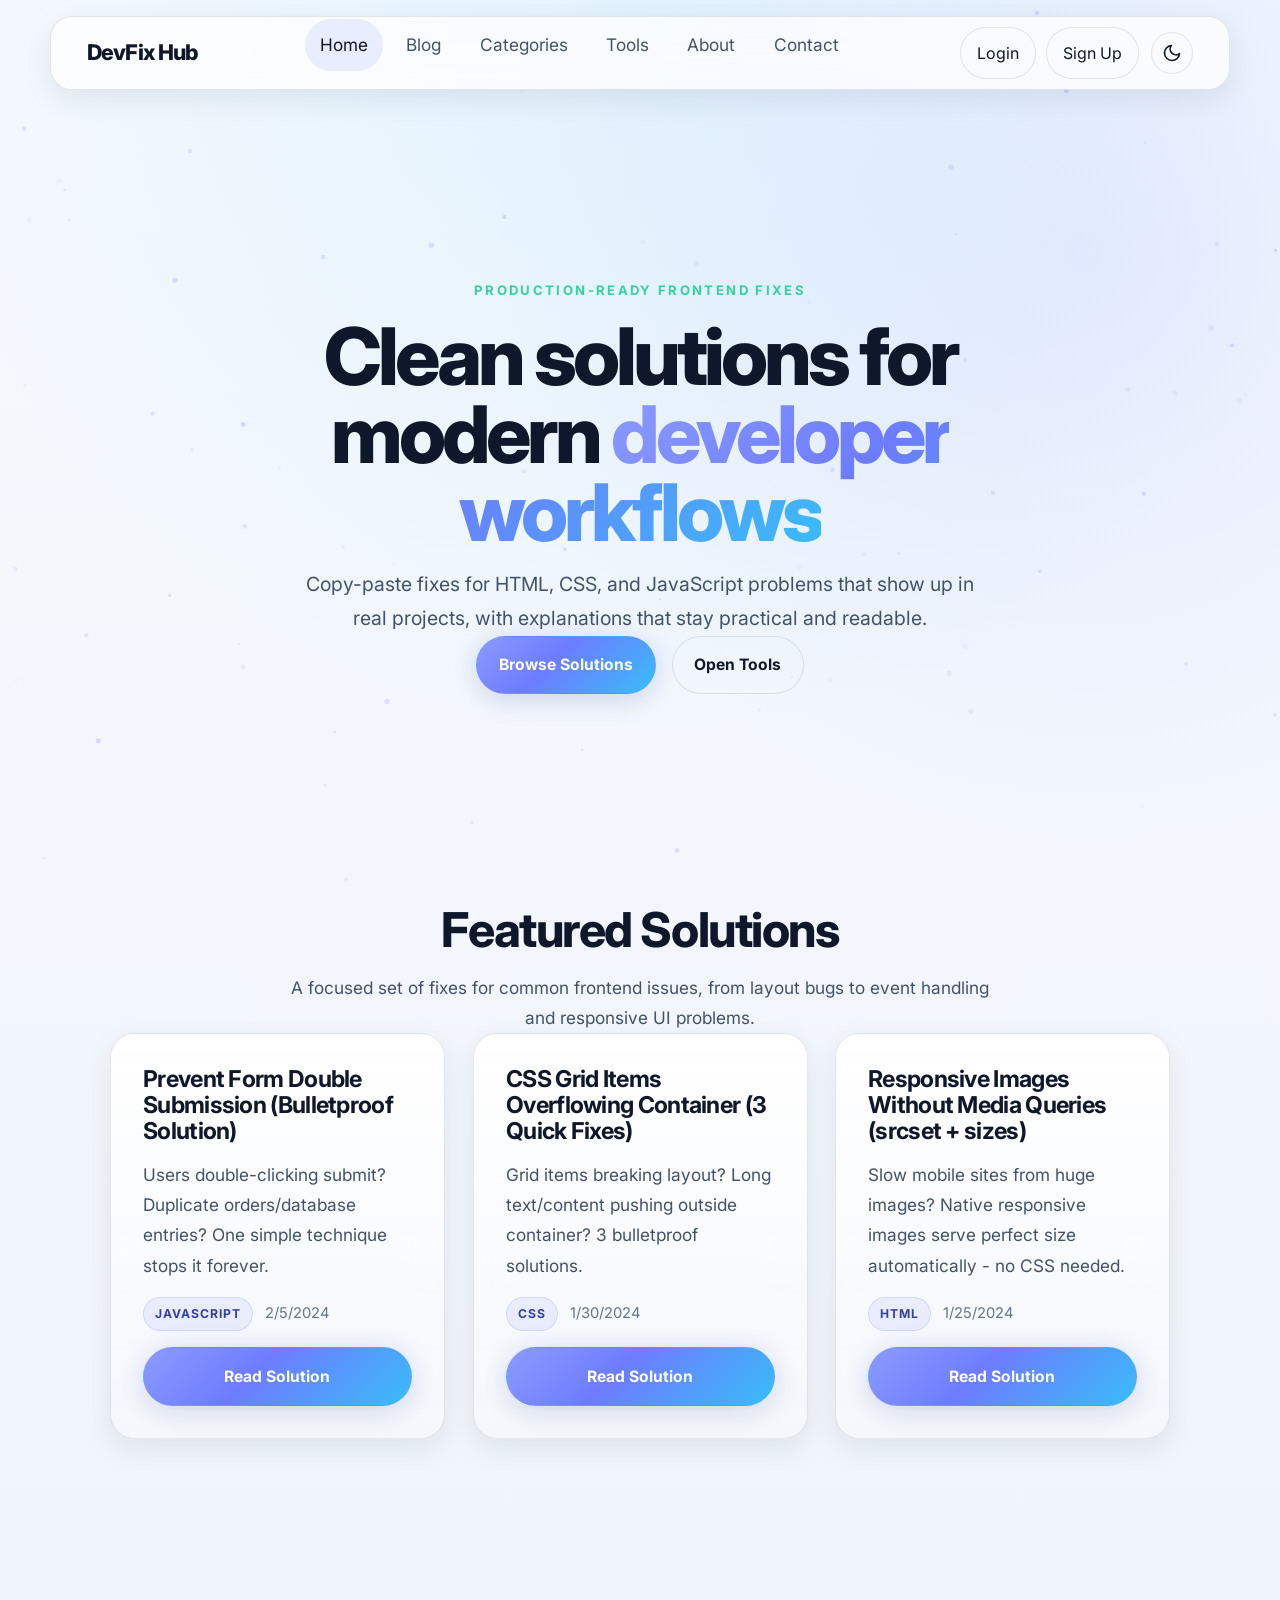
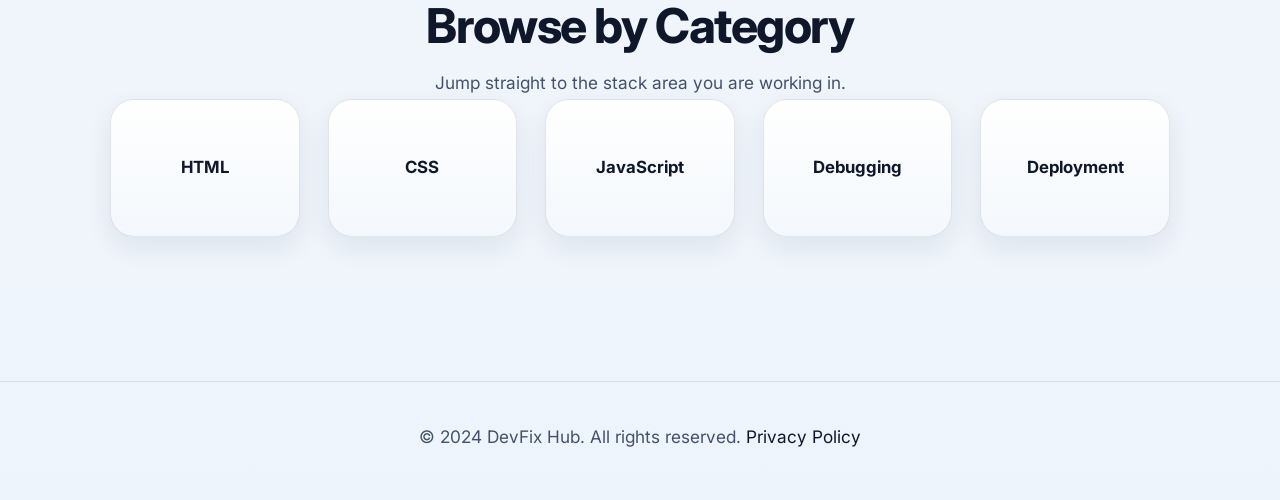
==== commit 86040975: "Update index.html" ====
--- a/index.html
+++ b/index.html
@@ -9,13 +9,15 @@
   <meta property="og:title" content="DevFix Hub - Practical Frontend Fixes">
   <meta property="og:description" content="Real solutions for HTML, CSS, and JavaScript issues.">
   <meta property="og:type" content="website">
-  <script async src="https://www.googletagmanager.com/gtag/js?id=G-EYEEED8KPY"></script>
-  <script>
-    window.dataLayer = window.dataLayer || [];
-    function gtag(){dataLayer.push(arguments);}
-    gtag('js', new Date());
-    gtag('config', 'G-EYEEED8KPY');
-  </script>
+  <!-- Google tag (gtag.js) -->
+<script async src="https://www.googletagmanager.com/gtag/js?id=G-J6BZ051B5F"></script>
+<script>
+  window.dataLayer = window.dataLayer || [];
+  function gtag(){dataLayer.push(arguments);}
+  gtag('js', new Date());
+
+  gtag('config', 'G-J6BZ051B5F');
+</script>
   <link rel="preconnect" href="https://fonts.googleapis.com">
   <link rel="preconnect" href="https://fonts.gstatic.com" crossorigin>
   <link href="https://fonts.googleapis.com/css2?family=Inter:wght@400;500;600;700;800&display=swap" rel="stylesheet">
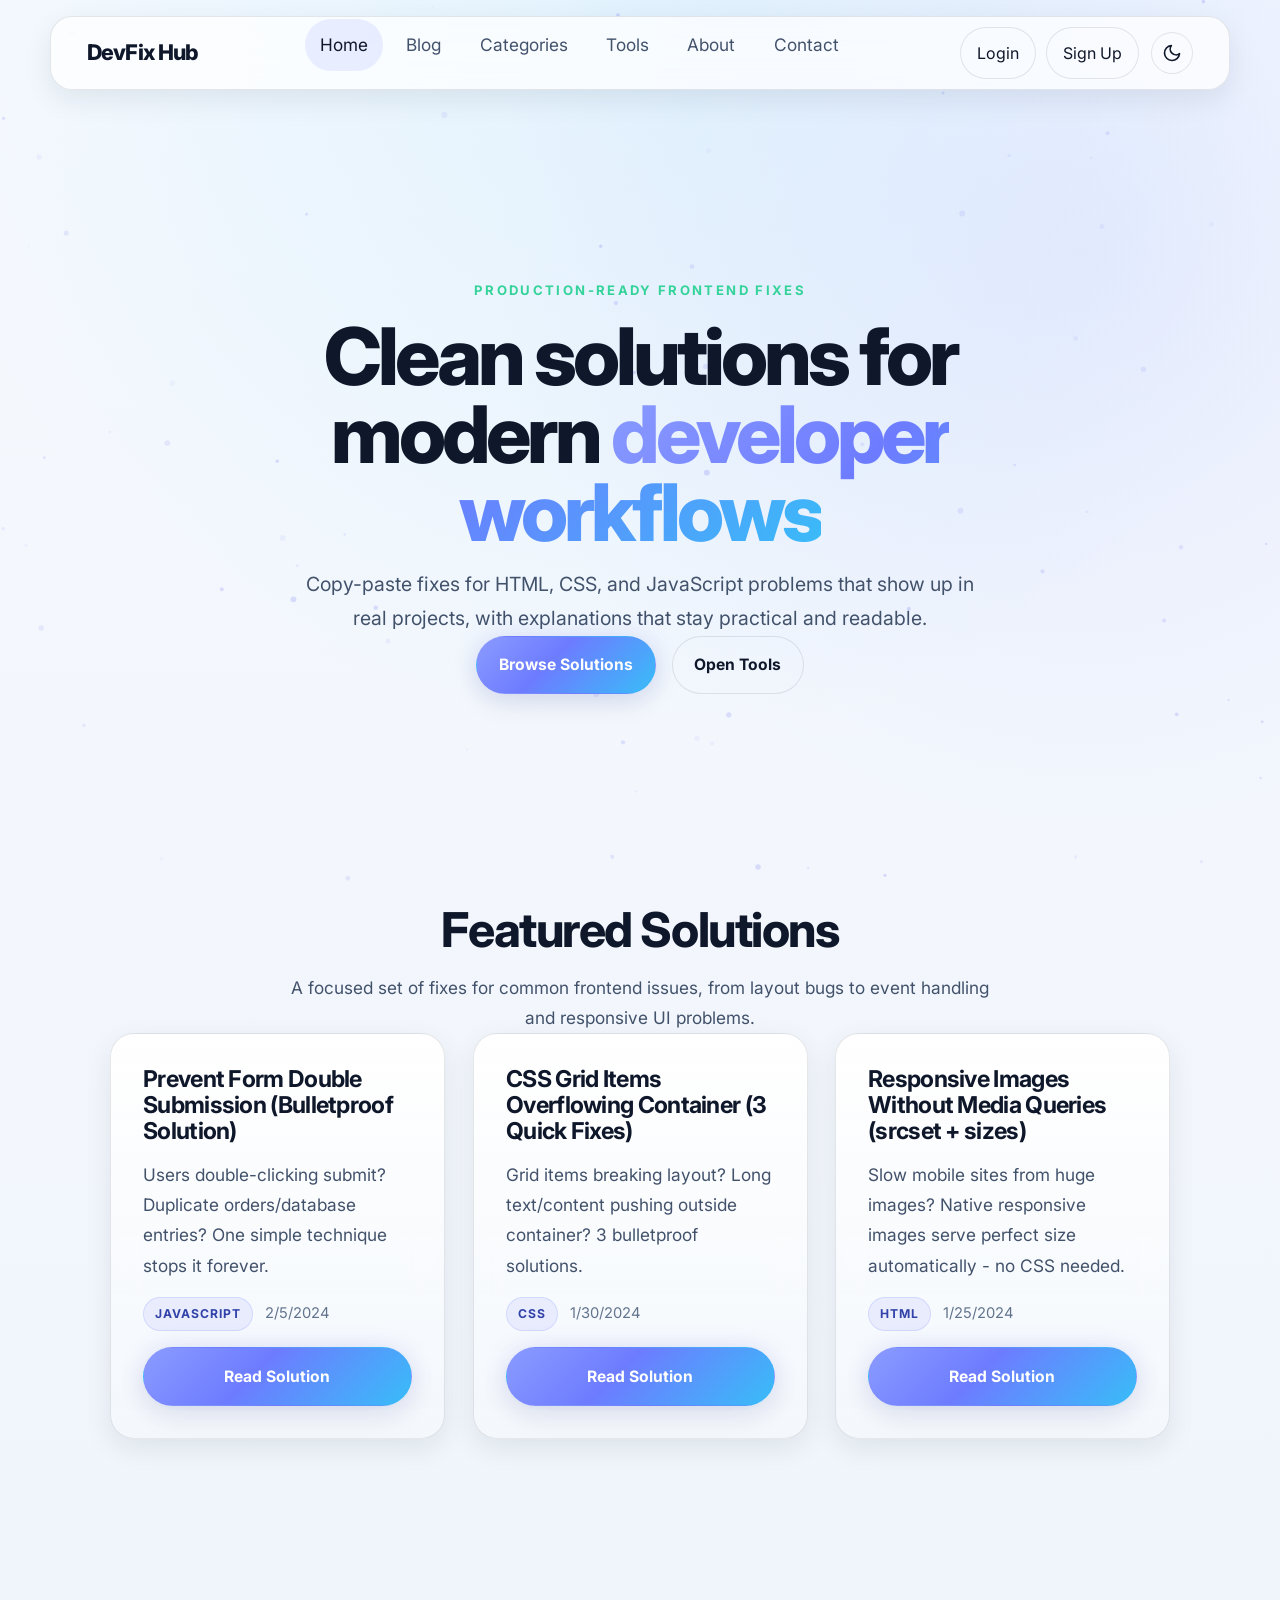
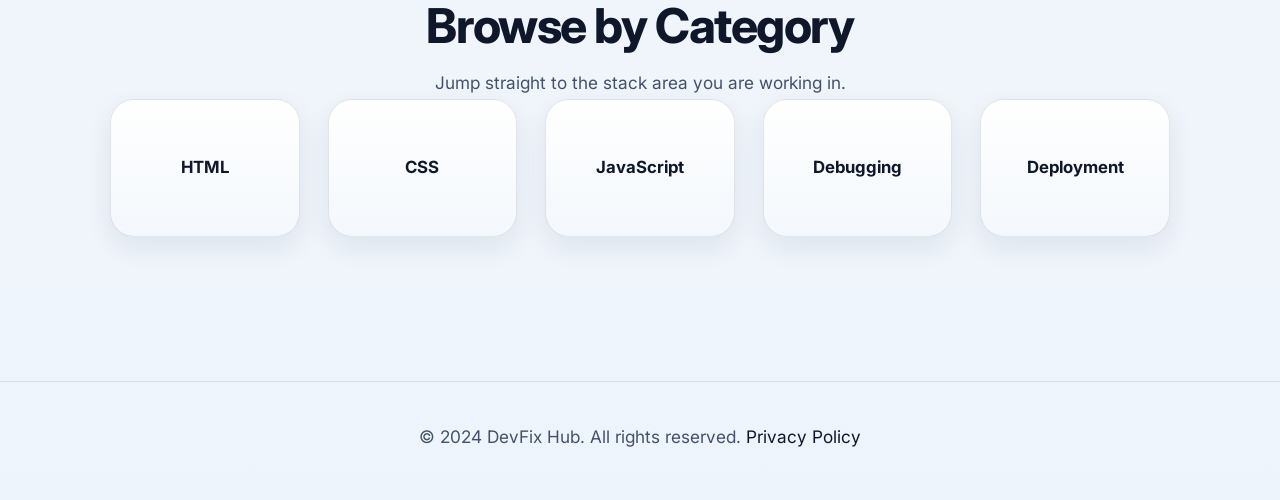
==== commit 42dcb45e: "Update index.html" ====
--- a/index.html
+++ b/index.html
@@ -27,13 +27,13 @@
   <script async src="https://pagead2.googlesyndication.com/pagead/js/adsbygoogle.js?client=ca-pub-3117782418980939"
      crossorigin="anonymous"></script>
 <!-- Google tag (gtag.js) -->
-<script async src="https://www.googletagmanager.com/gtag/js?id=G-J6BZ051B5F"></script>
+<script async src="https://www.googletagmanager.com/gtag/js?id=G-BXB0Q89RR9"></script>
 <script>
   window.dataLayer = window.dataLayer || [];
   function gtag(){dataLayer.push(arguments);}
   gtag('js', new Date());
 
-  gtag('config', 'G-J6BZ051B5F');
+  gtag('config', 'G-BXB0Q89RR9');
 </script>
 </head>
 <body>
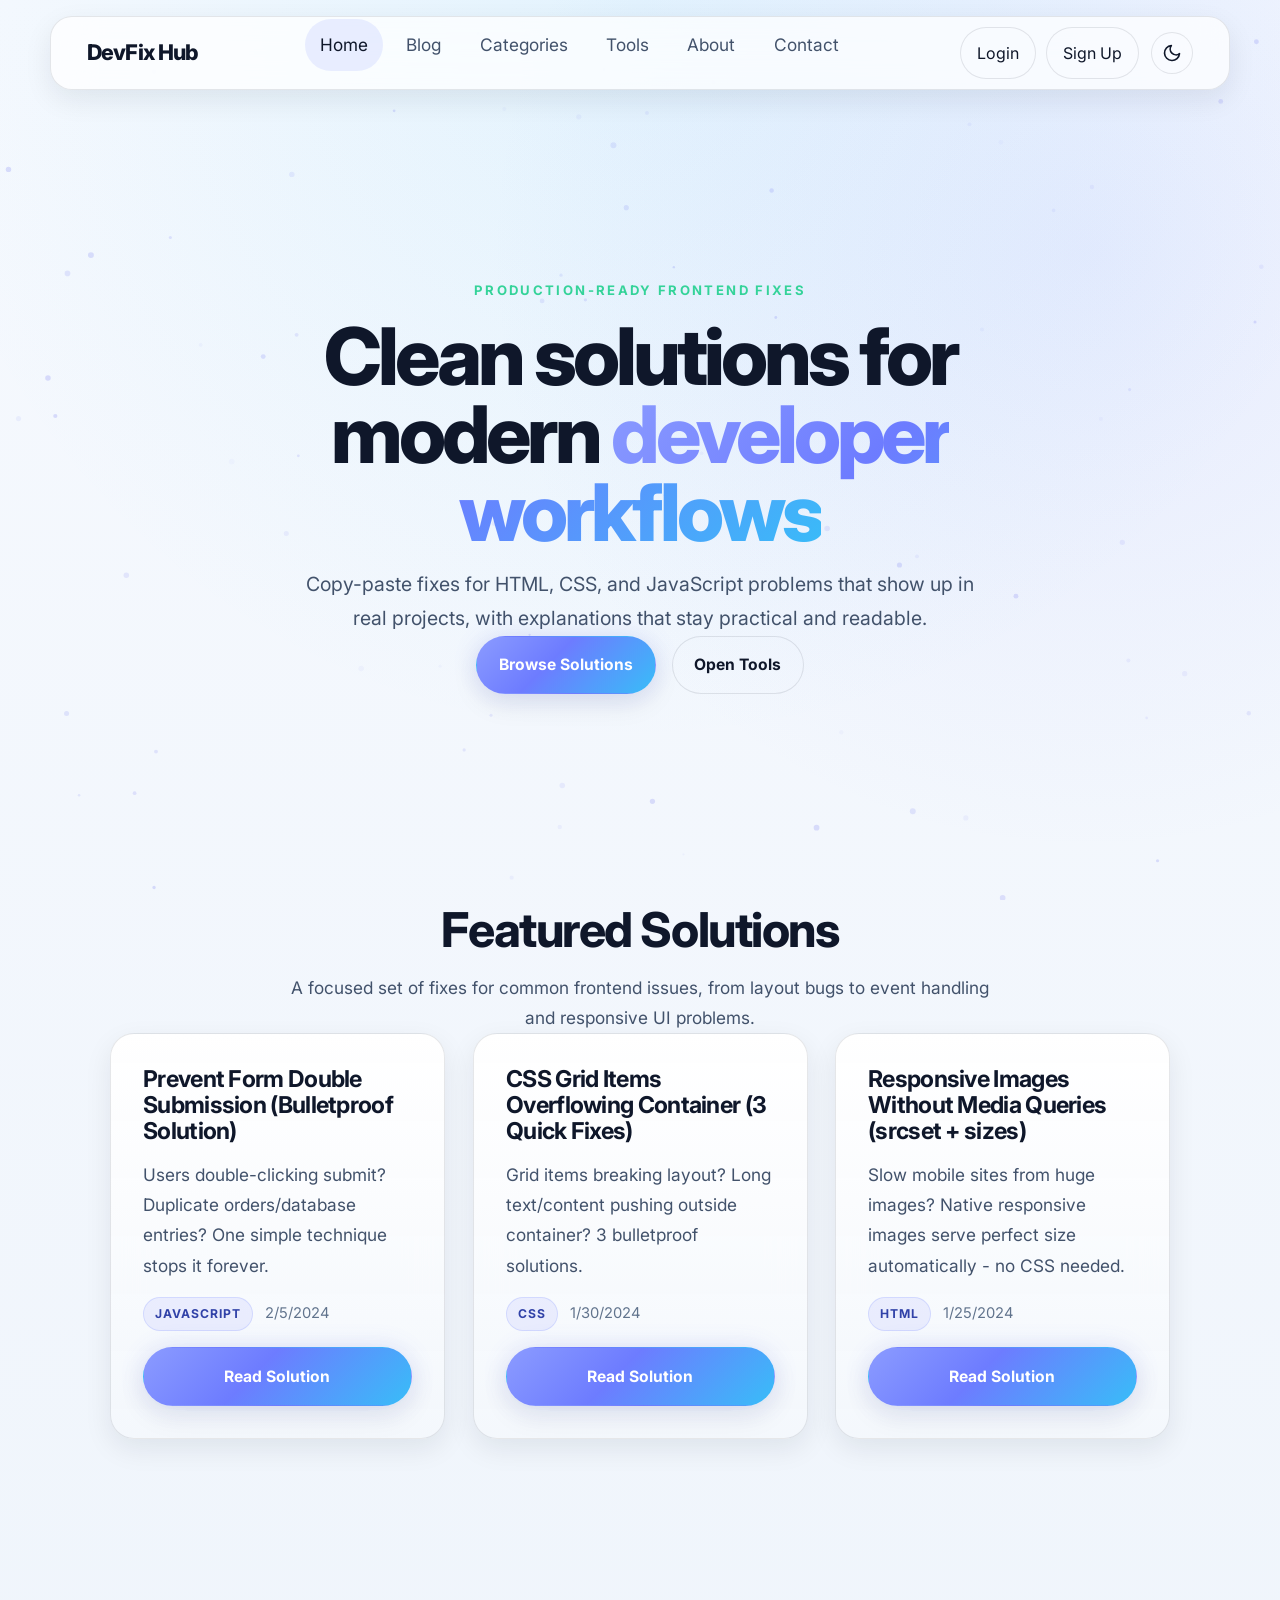
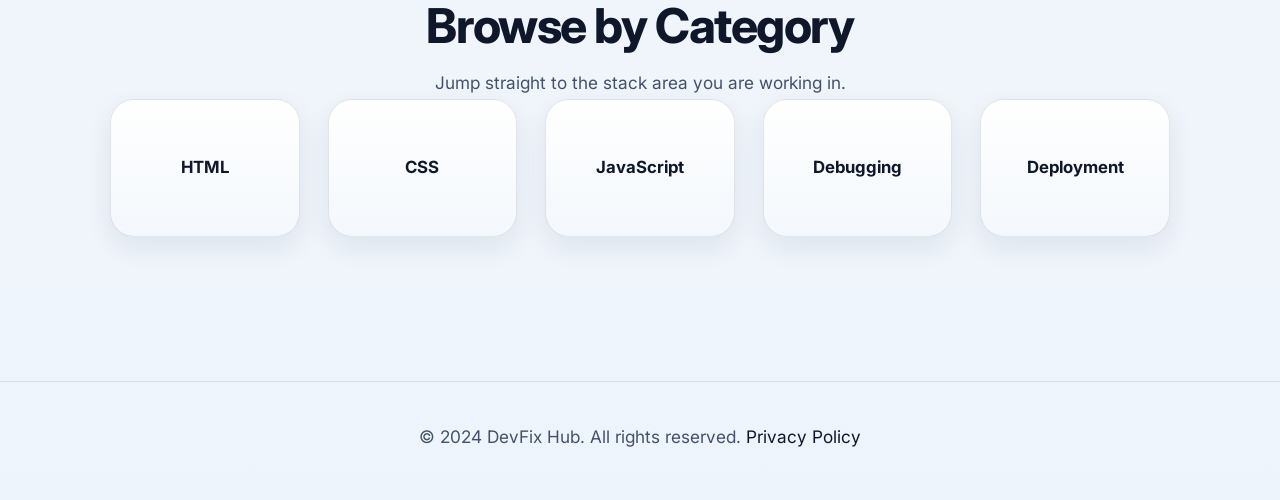
==== commit a9992bfc: "Update index.html" ====
--- a/index.html
+++ b/index.html
@@ -35,6 +35,8 @@
 
   gtag('config', 'G-BXB0Q89RR9');
 </script>
+  <script async src="https://pagead2.googlesyndication.com/pagead/js/adsbygoogle.js?client=ca-pub-3117782418980939"
+     crossorigin="anonymous"></script>
 </head>
 <body>
   <canvas id="particles-bg"></canvas>
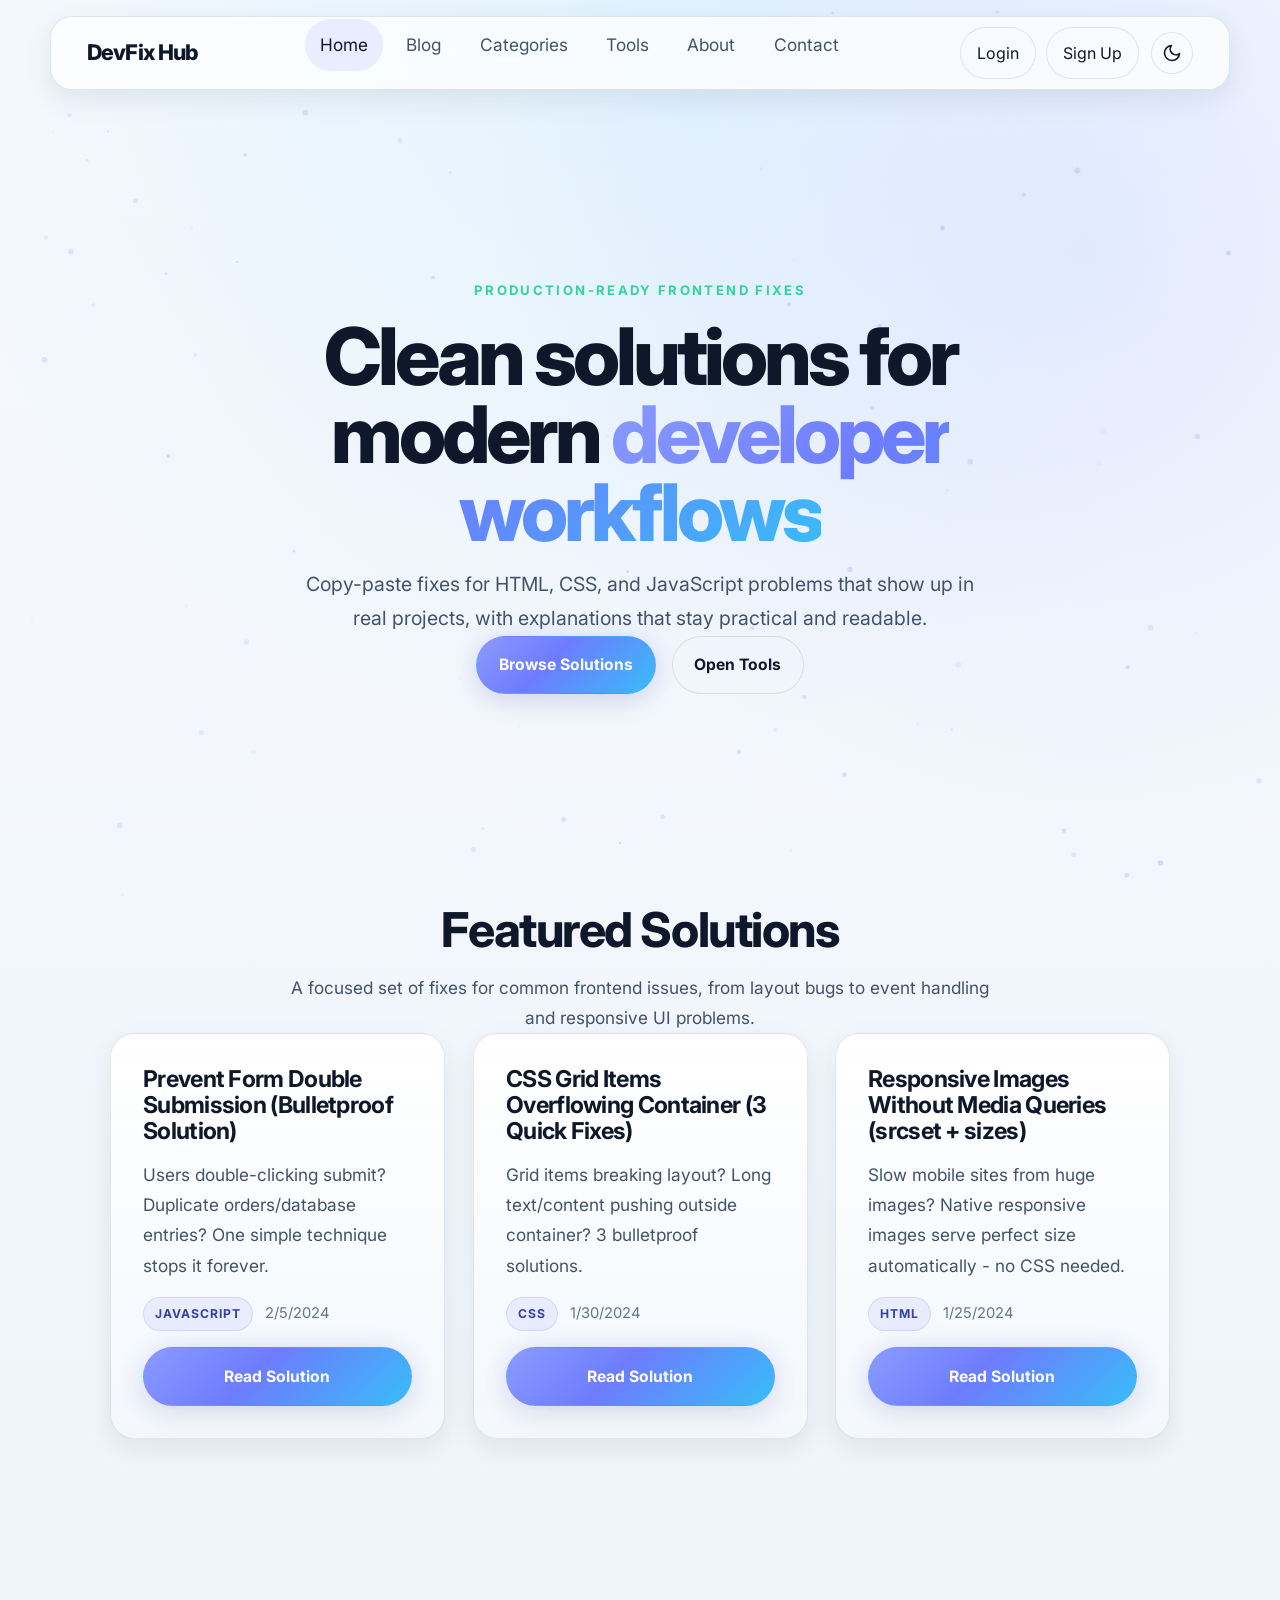
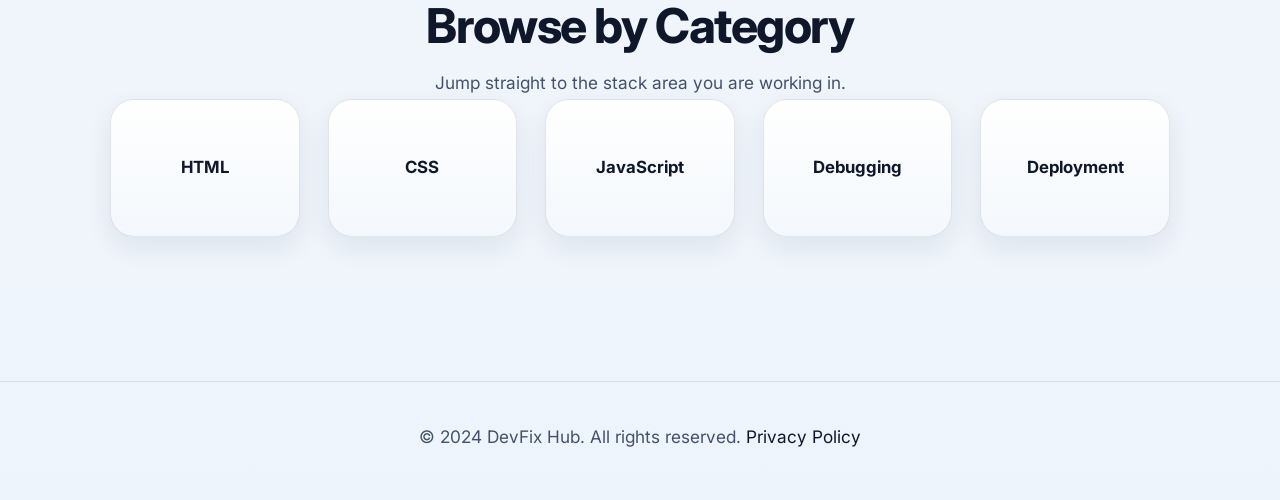
==== commit ff283f08: "Update index.html" ====
--- a/index.html
+++ b/index.html
@@ -27,13 +27,13 @@
   <script async src="https://pagead2.googlesyndication.com/pagead/js/adsbygoogle.js?client=ca-pub-3117782418980939"
      crossorigin="anonymous"></script>
 <!-- Google tag (gtag.js) -->
-<script async src="https://www.googletagmanager.com/gtag/js?id=G-BXB0Q89RR9"></script>
+<script async src="https://www.googletagmanager.com/gtag/js?id=G-Q6NVMS2GPN"></script>
 <script>
   window.dataLayer = window.dataLayer || [];
   function gtag(){dataLayer.push(arguments);}
   gtag('js', new Date());
 
-  gtag('config', 'G-BXB0Q89RR9');
+  gtag('config', 'G-Q6NVMS2GPN');
 </script>
   <script async src="https://pagead2.googlesyndication.com/pagead/js/adsbygoogle.js?client=ca-pub-3117782418980939"
      crossorigin="anonymous"></script>
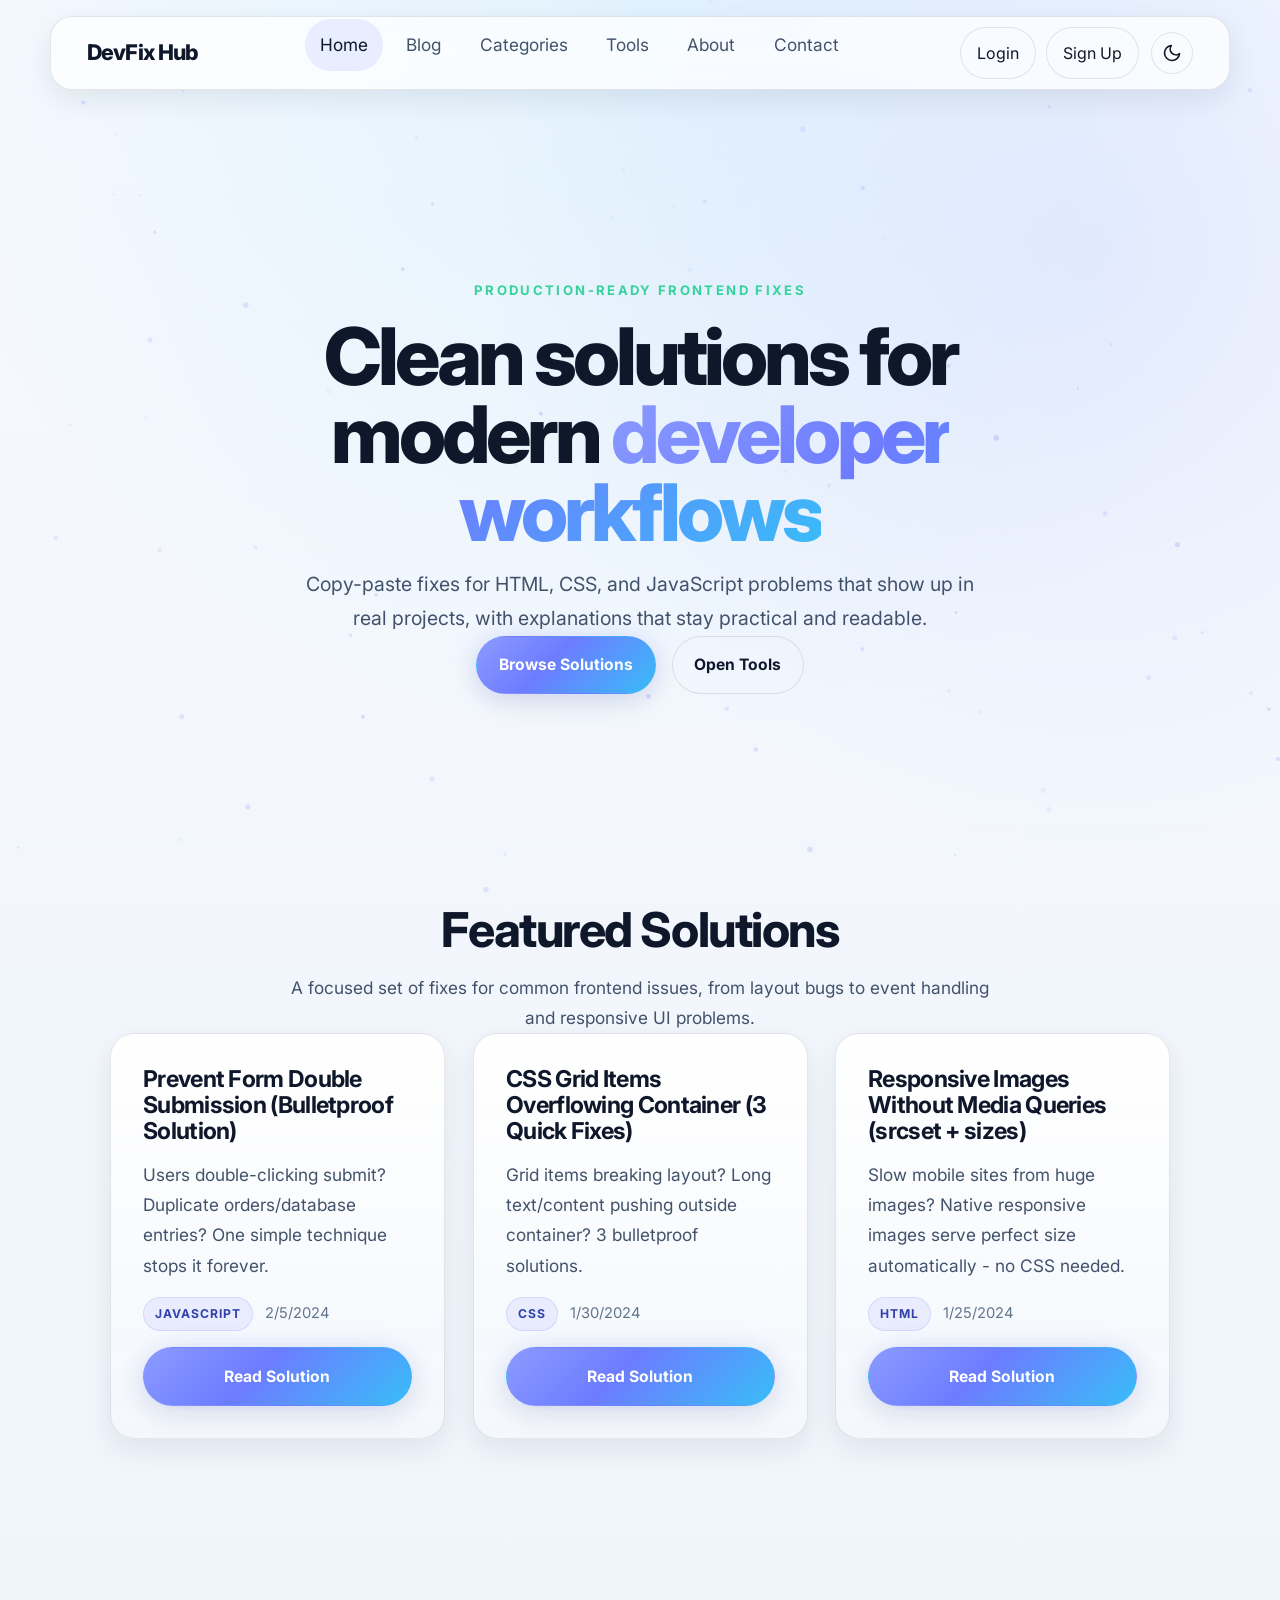
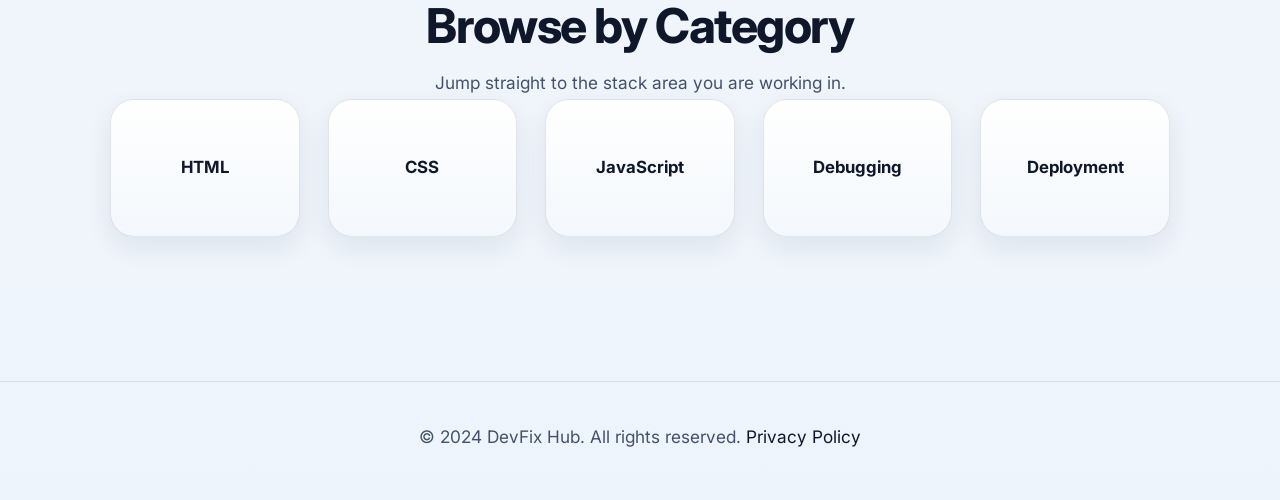
==== commit 4c771932: "Update index.html" ====
--- a/index.html
+++ b/index.html
@@ -35,7 +35,7 @@
 
   gtag('config', 'G-Q6NVMS2GPN');
 </script>
-  <script async src="https://pagead2.googlesyndication.com/pagead/js/adsbygoogle.js?client=ca-pub-3117782418980939"
+<script async src="https://pagead2.googlesyndication.com/pagead/js/adsbygoogle.js?client=ca-pub-3117782418980939"
      crossorigin="anonymous"></script>
 </head>
 <body>
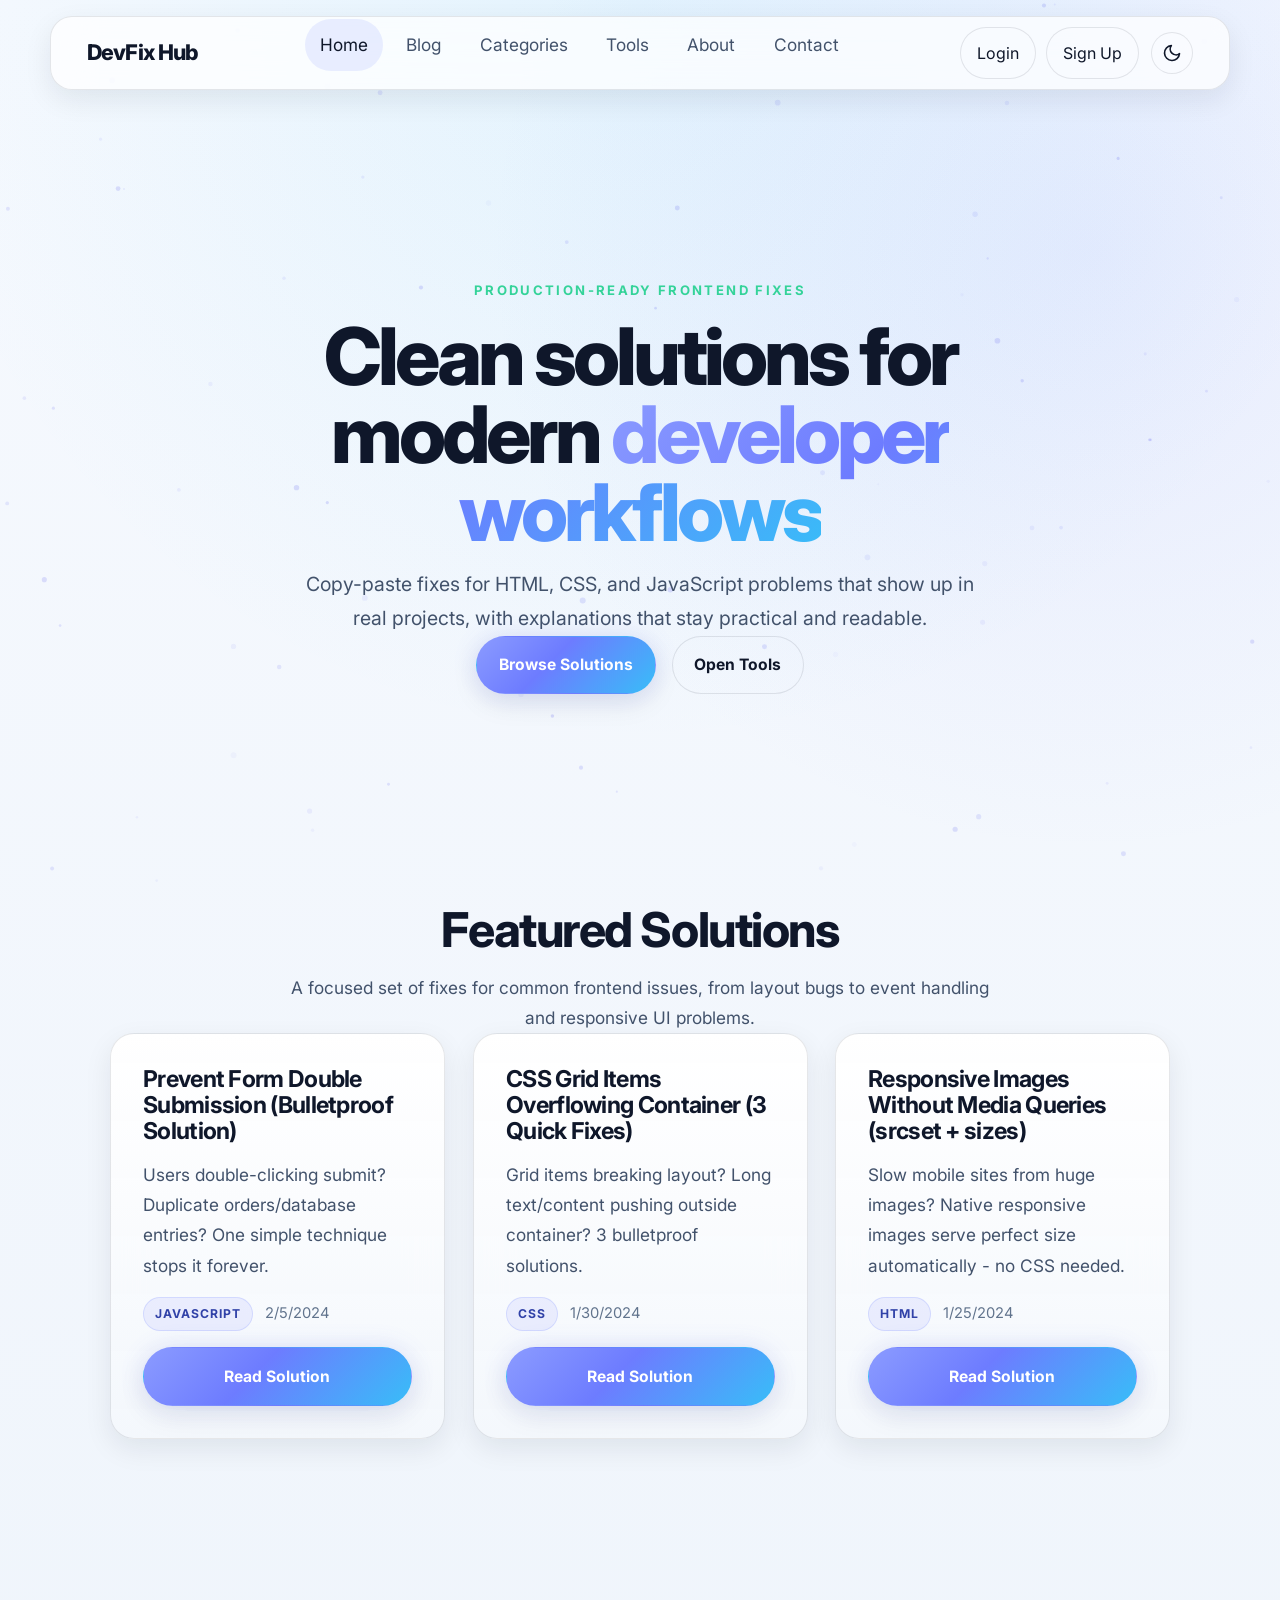
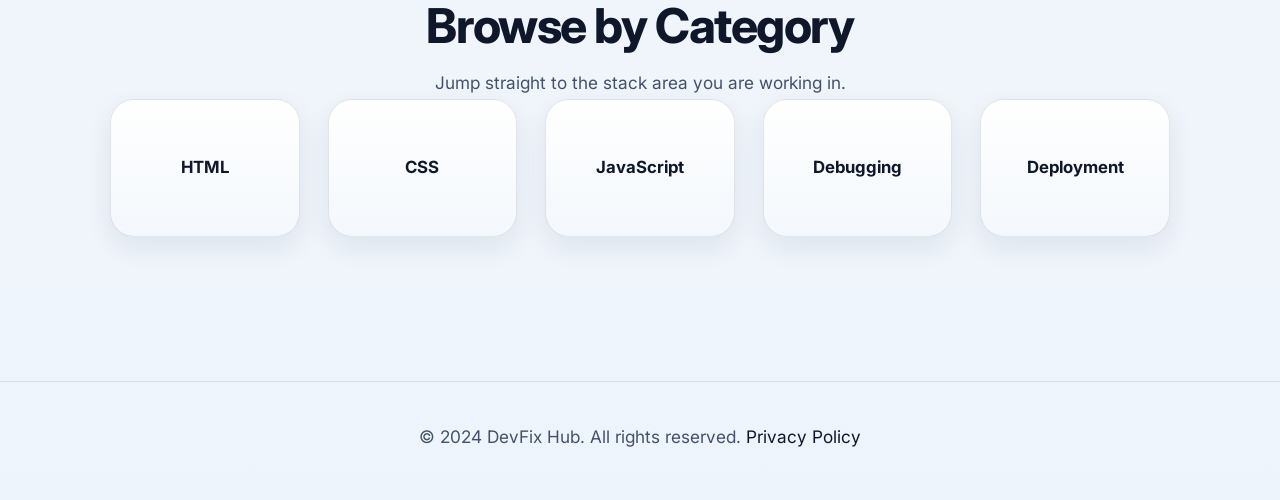
==== commit 255defca: "Update index.html" ====
--- a/index.html
+++ b/index.html
@@ -9,15 +9,6 @@
   <meta property="og:title" content="DevFix Hub - Practical Frontend Fixes">
   <meta property="og:description" content="Real solutions for HTML, CSS, and JavaScript issues.">
   <meta property="og:type" content="website">
-  <!-- Google tag (gtag.js) -->
-<script async src="https://www.googletagmanager.com/gtag/js?id=G-J6BZ051B5F"></script>
-<script>
-  window.dataLayer = window.dataLayer || [];
-  function gtag(){dataLayer.push(arguments);}
-  gtag('js', new Date());
-
-  gtag('config', 'G-J6BZ051B5F');
-</script>
   <link rel="preconnect" href="https://fonts.googleapis.com">
   <link rel="preconnect" href="https://fonts.gstatic.com" crossorigin>
   <link href="https://fonts.googleapis.com/css2?family=Inter:wght@400;500;600;700;800&display=swap" rel="stylesheet">
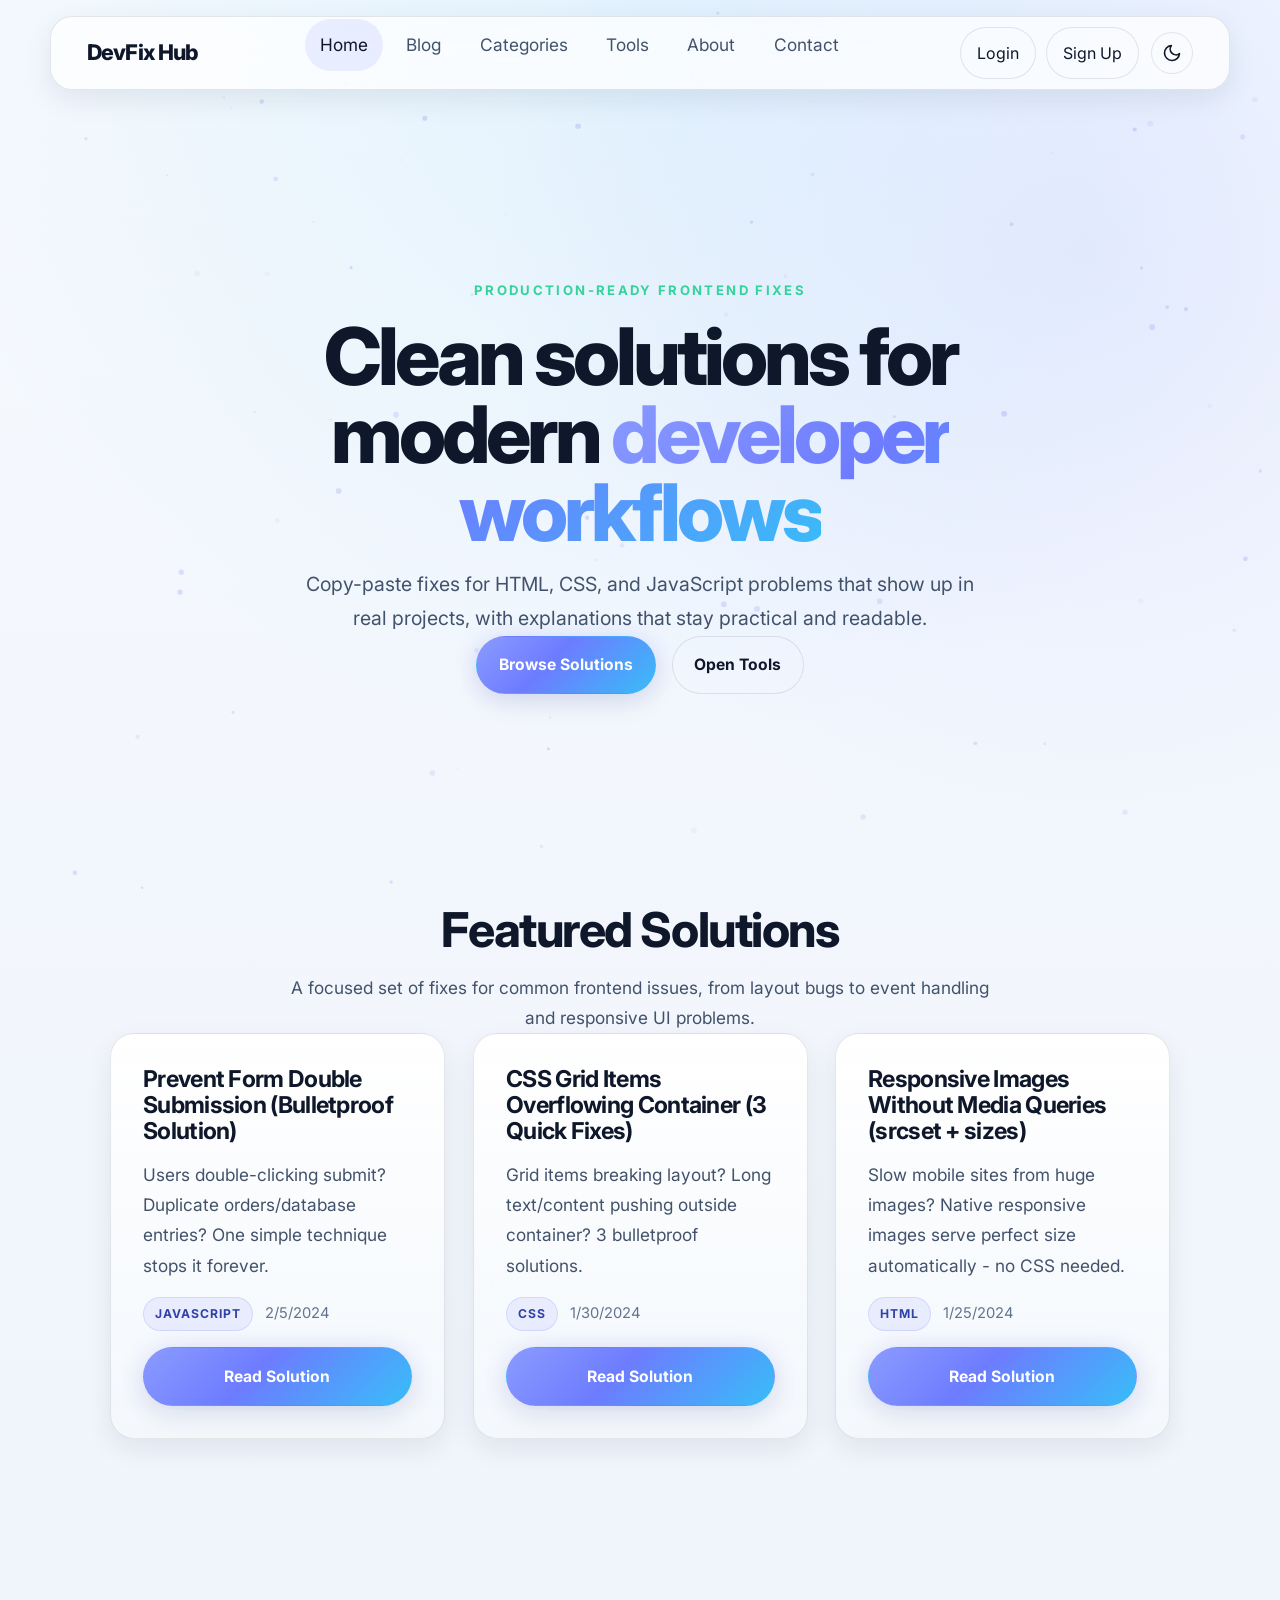
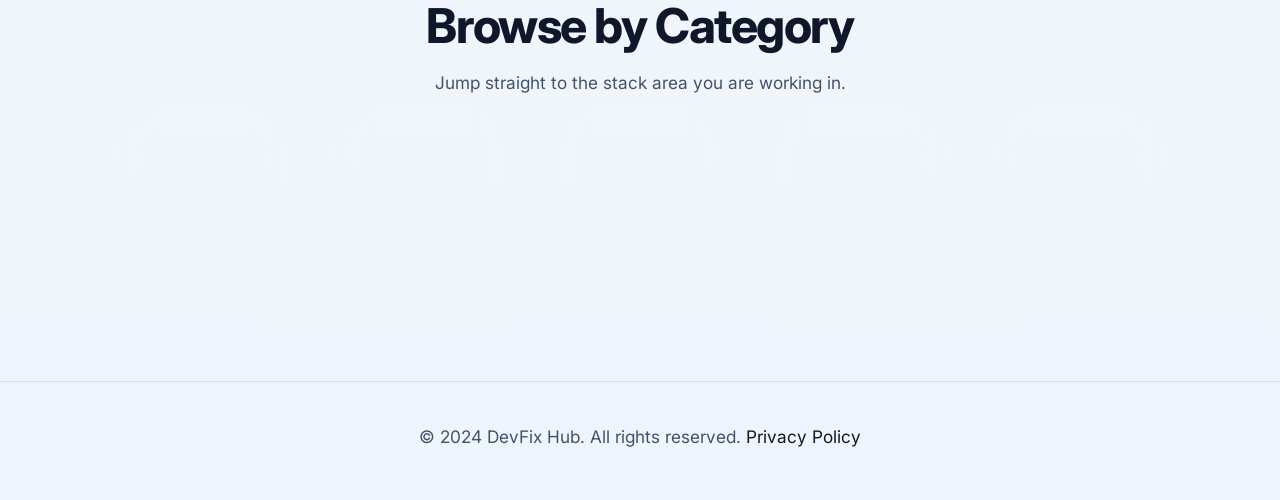
==== commit c44b1353: "Update index.html" ====
--- a/index.html
+++ b/index.html
@@ -28,6 +28,13 @@
 </script>
 <script async src="https://pagead2.googlesyndication.com/pagead/js/adsbygoogle.js?client=ca-pub-3117782418980939"
      crossorigin="anonymous"></script>
+  <script type="text/javascript">
+    (function(c,l,a,r,i,t,y){
+        c[a]=c[a]||function(){(c[a].q=c[a].q||[]).push(arguments)};
+        t=l.createElement(r);t.async=1;t.src="https://www.clarity.ms/tag/"+i;
+        y=l.getElementsByTagName(r)[0];y.parentNode.insertBefore(t,y);
+    })(window, document, "clarity", "script", "wfkhvy4jae");
+</script>
 </head>
 <body>
   <canvas id="particles-bg"></canvas>
